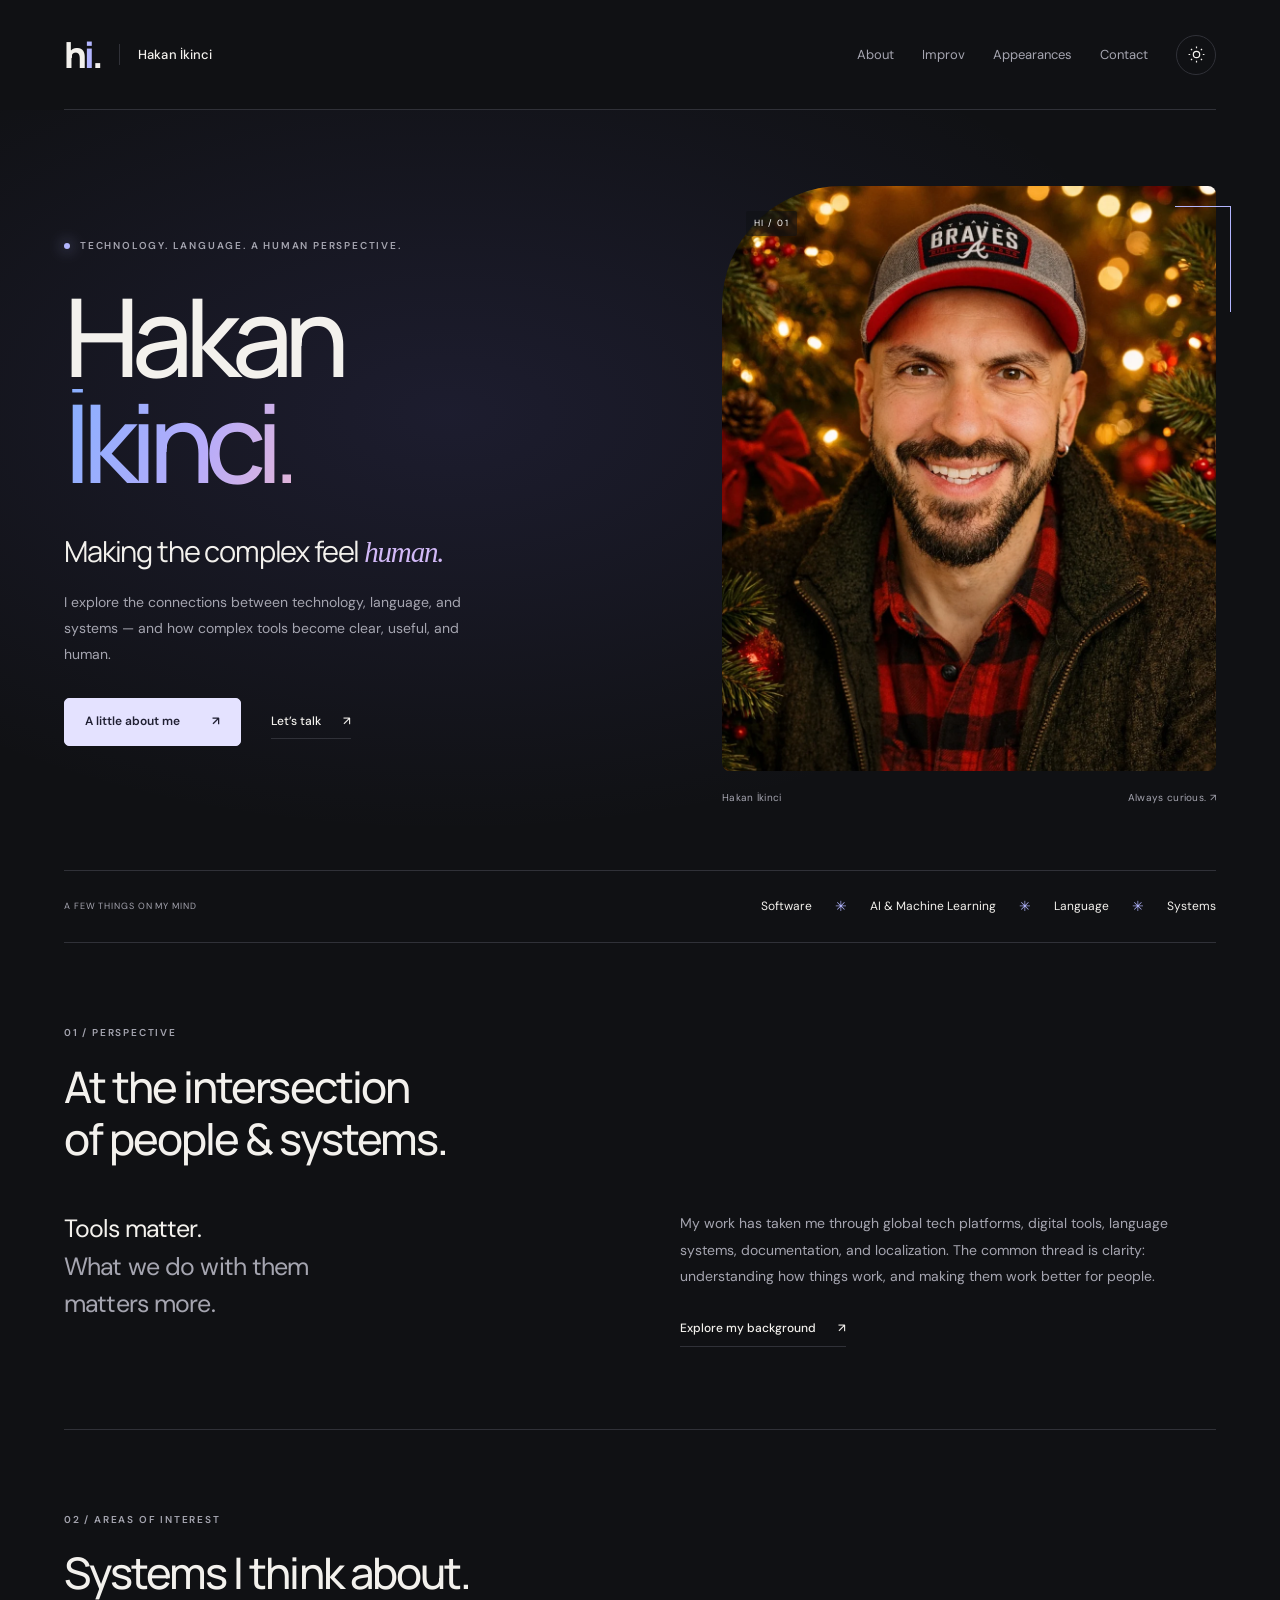
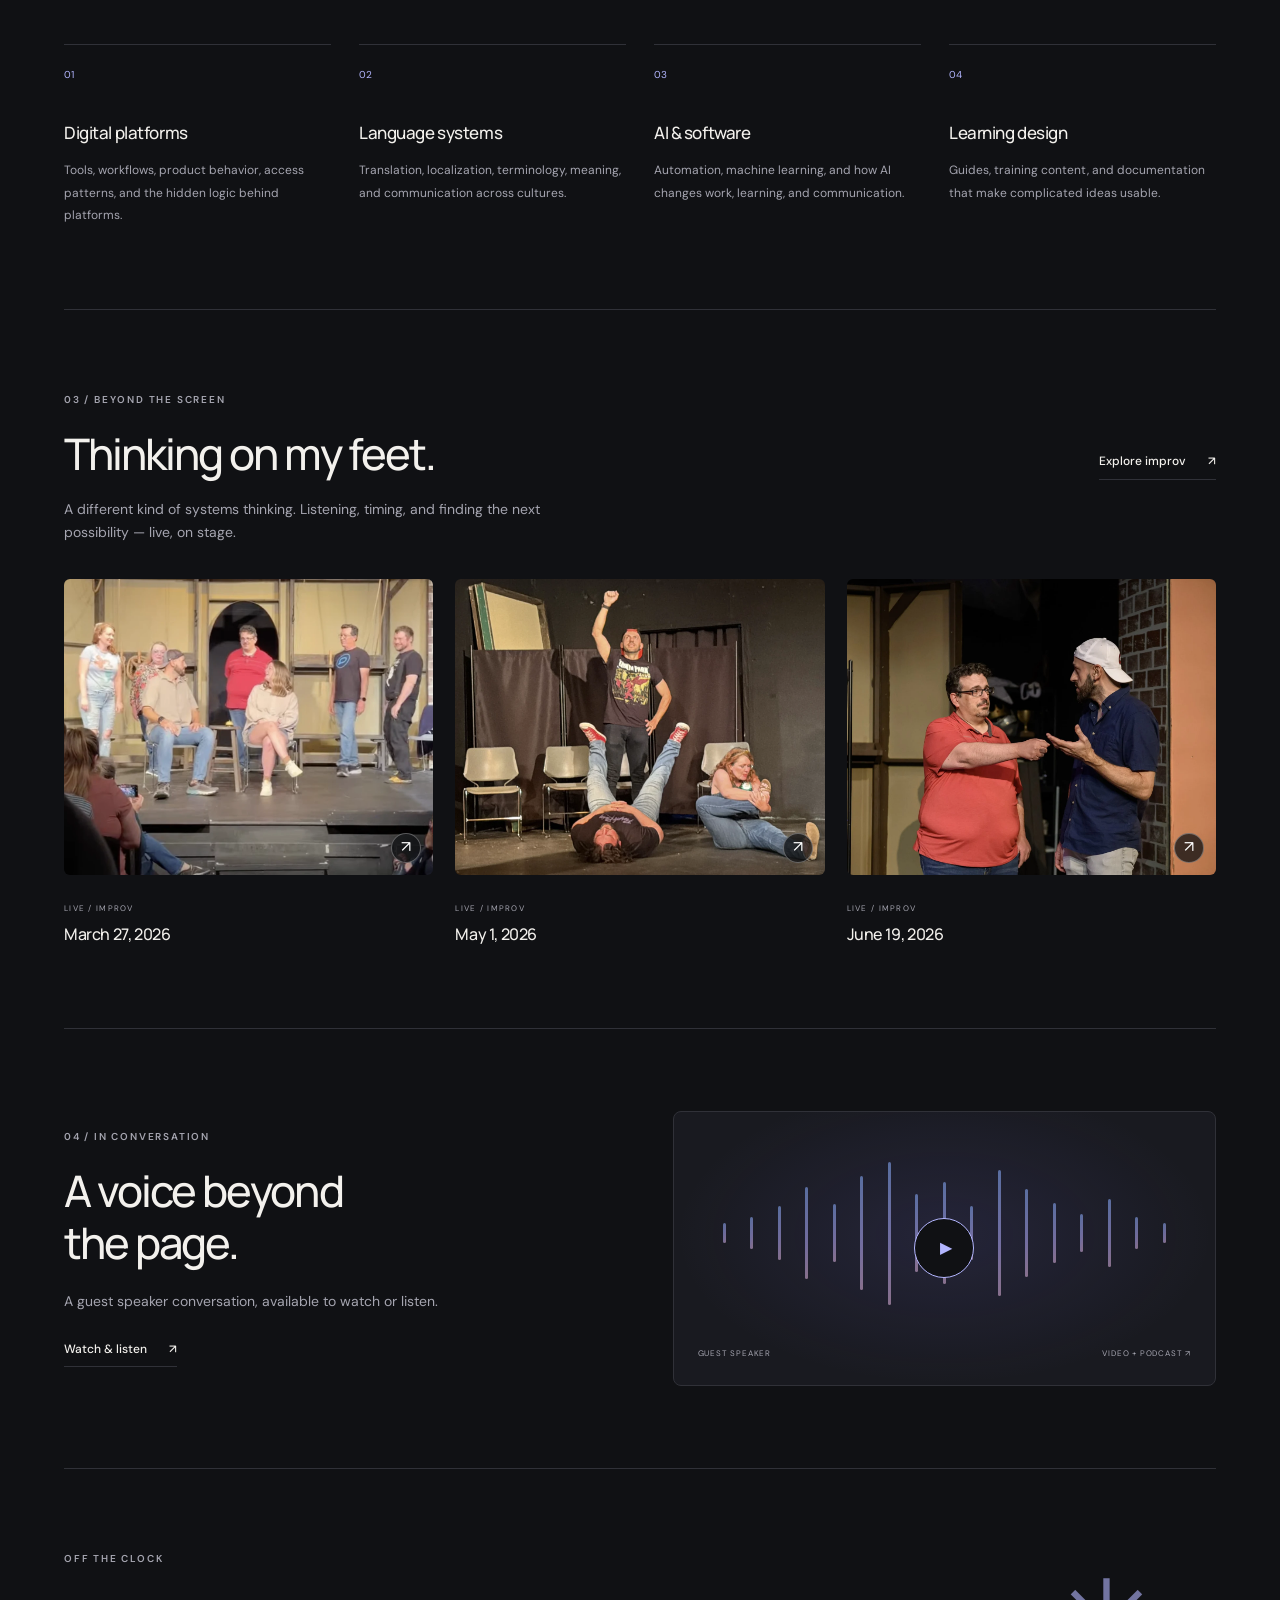
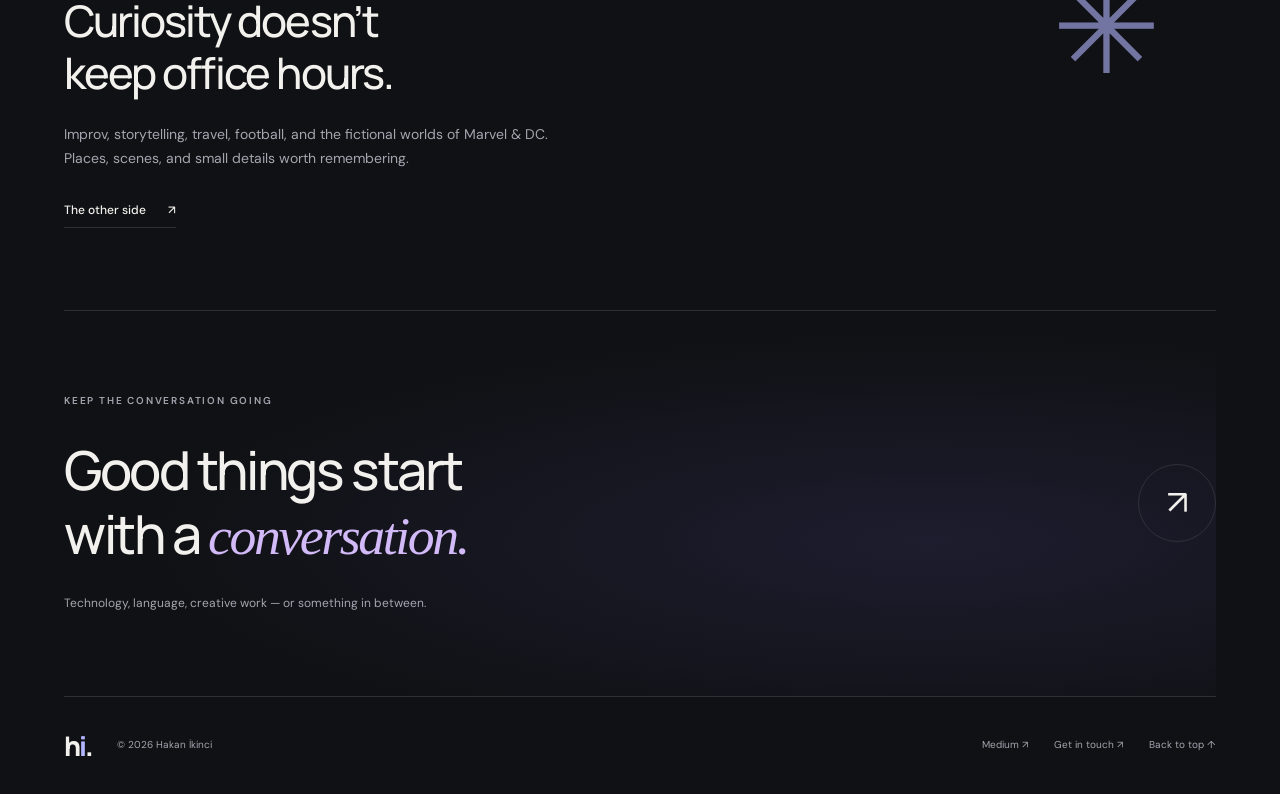
==== index.html @ 728a937f "Version redesigned stylesheet and script to refresh cached assets" ====
<!doctype html>
<html lang="en" data-theme="dark"><head><meta charset="utf-8"><meta name="viewport" content="width=device-width,initial-scale=1"><title>Hakan İkinci | Technology, Language & Creative Work</title><meta name="description" content="Technology, software, AI, language, and systems. Explore Hakan İkinci’s work, ideas, improv, and public appearances."><meta name="color-scheme" content="dark light"><link rel="icon" href="favicon-hi-navy.ico" sizes="any"><link rel="icon" type="image/png" href="favicon-hi-navy.png"><script>try{document.documentElement.dataset.theme=localStorage.getItem('theme')==='light'?'light':'dark'}catch(e){}</script><link rel="preconnect" href="https://fonts.googleapis.com"><link rel="preconnect" href="https://fonts.gstatic.com" crossorigin><link href="https://fonts.googleapis.com/css2?family=DM+Sans:wght@400;500;600;700&family=Manrope:wght@400;500;600;700;800&display=swap" rel="stylesheet"><link rel="stylesheet" href="styles.css?v=20261023"><script type="application/ld+json">{"@context": "https://schema.org", "@type": "Person", "name": "Hakan İkinci", "url": "https://hakanikinci.com", "knowsAbout": ["Technology", "Software", "AI", "Machine Learning", "Language", "Localization", "Improv"]}</script><script src="script.js?v=20261023" defer></script></head>
<body><a class="skip" href="#main">Skip to content</a><div class="shell"><header class="header"><a class="brand" href="index.html" aria-label="Hakan İkinci — home"><span class="monogram">h<span>i</span>.</span><span class="brand-name">Hakan İkinci</span></a><div class="navigation"><button class="menu-toggle" aria-controls="primary-nav" aria-expanded="false" hidden>Menu <span>＋</span></button><nav id="primary-nav" aria-label="Main navigation"><a href="about.html">About</a><a href="improv.html">Improv</a><a href="appearances.html">Appearances</a><a href="contact.html">Contact</a></nav><button class="theme-toggle" id="themeToggle" aria-label="Switch to light mode" title="Switch to light mode"><svg viewBox="0 0 24 24" fill="none" stroke="currentColor" stroke-width="1.5" aria-hidden="true"><circle cx="12" cy="12" r="4"/><path d="M12 2v2m0 16v2M2 12h2m16 0h2M5 5l1.5 1.5m11 11L19 19M5 19l1.5-1.5m11-11L19 5"/></svg><span class="theme-label">Light mode</span></button></div></header><main id="main">
<section class="hero"><div class="hero-copy"><p class="kicker"><span class="status-dot"></span> Technology. Language. A human perspective.</p><h1>Hakan<br><span class="gradient">İkinci<span class="name-period">.</span></span></h1><p class="hero-thought">Making the complex feel <em>human.</em></p><p class="hero-description">I explore the connections between technology, language, and systems — and how complex tools become clear, useful, and human.</p><div class="actions"><a class="button primary" href="about.html">A little about me <span>↗</span></a><a class="text-link" href="contact.html">Let’s talk <span>↗</span></a></div></div><figure class="portrait"><img src="images/portrait.webp" alt="Hakan İkinci smiling, wearing an Atlanta Braves cap" width="1024" height="1536" fetchpriority="high"><figcaption><span>Hakan İkinci</span><span>Always curious. ↗</span></figcaption><span class="portrait-marker" aria-hidden="true">HI / 01</span></figure></section>
<div class="interest-strip"><span>A few things on my mind</span><p>Software <i>✳</i> AI & Machine Learning <i>✳</i> Language <i>✳</i> Systems</p></div>
<section class="profile-section"><div class="section-heading"><div><p class="kicker">01 / Perspective</p><h2>At the intersection<br>of people & systems.</h2></div></div><div class="profile-split"><p class="statement">Tools matter.<br><span>What we do with them<br>matters more.</span></p><div class="profile-detail"><p>My work has taken me through global tech platforms, digital tools, language systems, documentation, and localization. The common thread is clarity: understanding how things work, and making them work better for people.</p><a class="text-link" href="about.html">Explore my background <span>↗</span></a></div></div></section>
<section class="systems-section"><div class="section-heading"><div><p class="kicker">02 / Areas of interest</p><h2>Systems I think about.</h2></div></div><div class="systems-grid"><article><span class="index">01</span><h3>Digital platforms</h3><p>Tools, workflows, product behavior, access patterns, and the hidden logic behind platforms.</p></article><article><span class="index">02</span><h3>Language systems</h3><p>Translation, localization, terminology, meaning, and communication across cultures.</p></article><article><span class="index">03</span><h3>AI & software</h3><p>Automation, machine learning, and how AI changes work, learning, and communication.</p></article><article><span class="index">04</span><h3>Learning design</h3><p>Guides, training content, and documentation that make complicated ideas usable.</p></article></div></section>
<section class="stage-section"><div class="section-heading"><div><p class="kicker">03 / Beyond the screen</p><h2>Thinking on my feet.</h2></div><a class="text-link" href="improv.html">Explore improv <span>↗</span></a></div><p class="section-intro">A different kind of systems thinking. Listening, timing, and finding the next possibility — live, on stage.</p><div class="stage-grid"><figure class="stage-card" id="march"><a href="images/stage-march.webp" aria-label="View full photo from March 27, 2026"><div class="stage-image"><img src="images/stage-march.webp" alt="An ensemble moment during an improv performance" loading="lazy" width="1000" height="720"><span class="image-open" aria-hidden="true">↗</span></div></a><figcaption><span>LIVE / IMPROV</span><h3>March 27, 2026</h3></figcaption></figure><figure class="stage-card" id="may"><a href="images/stage-may.webp" aria-label="View full photo from May 1, 2026"><div class="stage-image"><img src="images/stage-may.webp" alt="Performers sharing a scene on the improv stage" loading="lazy" width="1000" height="720"><span class="image-open" aria-hidden="true">↗</span></div></a><figcaption><span>LIVE / IMPROV</span><h3>May 1, 2026</h3></figcaption></figure><figure class="stage-card" id="june"><a href="images/stage-june.webp" aria-label="View full photo from June 19, 2026"><div class="stage-image"><img src="images/stage-june.webp" alt="Two performers in conversation during an improv scene" loading="lazy" width="1000" height="720"><span class="image-open" aria-hidden="true">↗</span></div></a><figcaption><span>LIVE / IMPROV</span><h3>June 19, 2026</h3></figcaption></figure></div></section>
<section class="appearance-callout"><div><p class="kicker">04 / In conversation</p><h2>A voice beyond<br>the page.</h2><p>A guest speaker conversation, available to watch or listen.</p><a class="text-link" href="appearances.html">Watch & listen <span>↗</span></a></div><a class="sound-art" href="appearances.html" aria-label="Explore the guest speaker appearance"><span class="play">▶</span><span class="sound-bars" aria-hidden="true"><i style="--h:14%"></i><i style="--h:22%"></i><i style="--h:38%"></i><i style="--h:65%"></i><i style="--h:40%"></i><i style="--h:80%"></i><i style="--h:100%"></i><i style="--h:55%"></i><i style="--h:72%"></i><i style="--h:38%"></i><i style="--h:88%"></i><i style="--h:62%"></i><i style="--h:42%"></i><i style="--h:26%"></i><i style="--h:48%"></i><i style="--h:22%"></i><i style="--h:14%"></i></span><span>GUEST SPEAKER <span>VIDEO + PODCAST ↗</span></span></a></section>
<section class="personal-notes"><p class="kicker">Off the clock</p><h2>Curiosity doesn’t<br>keep office hours.</h2><p>Improv, storytelling, travel, football, and the fictional worlds of Marvel & DC. Places, scenes, and small details worth remembering.</p><a class="text-link" href="about.html">The other side <span>↗</span></a></section><section class="contact-strip"><p class="kicker">Keep the conversation going</p><div><h2>Good things start<br>with a <em>conversation.</em></h2><a class="circle-link" href="contact.html" aria-label="Get in touch">↗</a></div><p>Technology, language, creative work — or something in between.</p></section></main><footer><a class="brand footer-brand" href="index.html">h<span>i</span>.</a><p>© 2026 Hakan İkinci</p><div><a href="https://medium.com/@hknikinci">Medium ↗</a><a href="contact.html">Get in touch ↗</a><a href="#main">Back to top ↑</a></div></footer></div></body></html>
---- styles.css ----
:root{color-scheme:dark;--bg:#101114;--surface:#191a20;--surface-soft:#15161b;--text:#f3f1ed;--muted:#a5a5b0;--line:#303138;--accent:#b3b6ff;--accent-strong:#d2b9f7;--glow:rgba(114,106,224,.13);--button:#e4e2ff;--button-text:#202033;--gradient:linear-gradient(110deg,#8bafff 5%,#b7acfa 60%,#e2b4d8 100%)}
:root[data-theme=light]{color-scheme:light;--bg:#f6f4f0;--surface:#fff;--surface-soft:#eeece7;--text:#20212a;--muted:#5c5d6b;--line:#d7d4d0;--accent:#5358b5;--accent-strong:#6744a0;--glow:rgba(114,106,224,.08);--button:#292b45;--button-text:#fff;--gradient:linear-gradient(110deg,#345fb8 5%,#6d4aa5 60%,#9c467b 100%)}
*{box-sizing:border-box}html{scroll-behavior:smooth;scroll-padding-top:28px}body{margin:0;background:var(--bg);color:var(--text);font-family:'DM Sans',Arial,sans-serif;font-size:16px;line-height:1.65;-webkit-font-smoothing:antialiased}a{color:inherit;text-decoration:none}button{font:inherit}button,a{-webkit-tap-highlight-color:transparent}a:focus-visible,button:focus-visible{outline:2px solid var(--accent);outline-offset:6px}::selection{background:var(--accent);color:var(--bg)}img{display:block;width:100%;height:auto}.shell{max-width:1320px;margin:auto;padding:0 64px}.header{display:flex;justify-content:space-between;align-items:center;min-height:110px;border-bottom:1px solid var(--line);gap:30px}.brand{display:flex;align-items:center;gap:18px;font-weight:500;white-space:nowrap}.monogram,.footer-brand{font-family:'Manrope',sans-serif;font-size:36px;font-weight:800;letter-spacing:-3px;line-height:1}.monogram span,.footer-brand span{color:var(--accent)}.brand-name{font-size:13px;letter-spacing:.01em;border-left:1px solid var(--line);padding-left:18px}.navigation,nav{display:flex;align-items:center;gap:28px}nav a{font-size:13px;color:var(--muted);position:relative;padding:10px 0}nav a:hover,nav a[aria-current]{color:var(--text)}nav a[aria-current]:after{content:'';height:3px;width:3px;border-radius:50%;background:var(--accent);position:absolute;bottom:1px;left:50%}.theme-toggle{display:flex;align-items:center;justify-content:center;background:none;border:1px solid var(--line);color:var(--text);width:40px;height:40px;border-radius:50%;cursor:pointer;flex-shrink:0}.theme-toggle:hover{background:var(--surface)}.theme-toggle svg{width:19px;height:19px}.theme-label{position:absolute;width:1px;height:1px;overflow:hidden;clip-path:inset(50%)}.skip{position:fixed;top:-100px;left:20px;padding:10px 18px;background:var(--button);color:var(--button-text);z-index:100}.skip:focus{top:10px}.menu-toggle{display:none}.hero{padding:68px 0 64px;display:grid;grid-template-columns:1.2fr 1fr;gap:65px;align-items:center;position:relative}.hero:before{content:'';position:absolute;inset:0 -64px;background:radial-gradient(ellipse at 35% 40%,var(--glow),transparent 65%);z-index:-1;pointer-events:none}.kicker{text-transform:uppercase;font-size:10px;letter-spacing:.18em;font-weight:600;color:var(--muted);margin:0 0 28px;display:flex;align-items:center;gap:10px}.status-dot{height:6px;width:6px;border-radius:50%;background:var(--accent);box-shadow:0 0 15px var(--accent)}h1,h2,h3,p,figure{margin:0}h1,h2,h3{font-family:'Manrope',Arial,sans-serif;font-weight:500}h1{font-size:clamp(78px,8.5vw,122px);letter-spacing:-.075em;line-height:.98}h1 .gradient{display:inline-block;padding-bottom:9px}.gradient{background:var(--gradient);background-clip:text;-webkit-background-clip:text;color:transparent}.name-period{font-size:.8em}.hero-thought{font-family:'Manrope',sans-serif;font-size:29px;letter-spacing:-.04em;line-height:1.4;margin:26px 0 18px}.hero-thought br{display:none}em{font-family:Georgia,serif;font-weight:400;color:var(--accent-strong)}.hero-description{max-width:400px;color:var(--muted);font-size:14px;line-height:1.85}.actions{display:flex;align-items:center;gap:30px;margin-top:30px}.button{display:inline-flex;gap:32px;align-items:center;justify-content:space-between;border-radius:5px;padding:13px 20px;font-size:12px;font-weight:600;border:1px solid var(--line);transition:transform .2s,background .2s}.button:hover{transform:translateY(-3px)}.button.primary{background:var(--button);color:var(--button-text);border-color:var(--button)}.text-link{font-size:12px;display:inline-flex;align-items:center;gap:22px;font-weight:500;padding:7px 0;border-bottom:1px solid var(--line)}.text-link:hover{color:var(--accent);border-color:var(--accent)}.portrait{position:relative;align-self:stretch;min-height:570px;margin:8px 0 0;padding:0 0 35px}.portrait img{height:100%;max-height:585px;object-fit:cover;object-position:center 43%;border-radius:120px 8px 8px 8px}.portrait:after{content:'';position:absolute;top:20px;right:-15px;width:55px;height:105px;border-right:1px solid var(--accent);border-top:1px solid var(--accent);pointer-events:none}.portrait figcaption{position:absolute;bottom:0;left:0;right:0;display:flex;justify-content:space-between;font-size:10px;color:var(--muted);letter-spacing:.03em}.portrait-marker{position:absolute;top:25px;left:24px;font-size:9px;letter-spacing:.16em;color:white;background:#1011148c;padding:5px 8px;border-radius:2px}.interest-strip{border-block:1px solid var(--line);padding:24px 0;display:flex;align-items:center;justify-content:space-between;gap:25px}.interest-strip>span{font-size:9px;color:var(--muted);text-transform:uppercase;letter-spacing:.1em}.interest-strip p{display:flex;align-items:center;gap:23px;font-size:12px}.interest-strip i{font-style:normal;color:var(--accent);font-size:14px}section:not(.hero):not(.page-hero){padding:82px 0;border-bottom:1px solid var(--line)}h2{font-size:clamp(30px,3.4vw,44px);letter-spacing:-.045em;line-height:1.2}h3{font-size:20px;letter-spacing:-.025em;line-height:1.35}.section-heading{display:flex;align-items:end;justify-content:space-between;gap:25px;margin-bottom:35px}.section-heading .kicker{margin-bottom:19px}.profile-split{display:grid;grid-template-columns:1fr 1fr;gap:80px;margin-top:45px}.statement{font-size:25px;line-height:1.5;letter-spacing:-.035em}.statement span{color:var(--muted)}.profile-detail p{font-size:14px;color:var(--muted);line-height:1.9}.profile-detail .text-link{margin-top:22px}.systems-grid{display:grid;grid-template-columns:repeat(4,1fr);gap:28px;margin-top:45px}.systems-grid article{border-top:1px solid var(--line);padding-top:22px}.index{color:var(--accent);font-size:10px;display:block;margin-bottom:38px}.systems-grid h3{font-size:17px;margin-bottom:14px}.systems-grid p{font-size:12px;color:var(--muted);line-height:1.9}.stage-section .section-heading{margin-bottom:18px}.section-intro{font-size:14px;color:var(--muted);max-width:540px;margin-bottom:35px}.stage-grid{display:grid;grid-template-columns:repeat(3,minmax(0,1fr));gap:22px}.stage-image{aspect-ratio:1.25;overflow:hidden;border-radius:6px;position:relative;background:var(--surface)}.stage-image img{width:100%;height:100%;object-fit:cover;transition:transform .5s}.stage-card a:hover img{transform:scale(1.04)}.image-open{position:absolute;bottom:12px;right:12px;background:#101114bd;border:1px solid #ffffff50;color:white;width:30px;height:30px;display:grid;place-items:center;border-radius:50%}.stage-card figcaption{padding-top:18px}.stage-card figcaption>span{font-size:8px;letter-spacing:.16em;color:var(--muted)}.stage-card h3{font-size:16px;margin-top:5px}.appearance-callout{display:grid;grid-template-columns:1fr 1fr;gap:65px;align-items:center}.appearance-callout p:not(.kicker){color:var(--muted);font-size:14px;margin:20px 0}.appearance-callout .kicker{margin-bottom:20px}.sound-art{min-height:275px;background:radial-gradient(ellipse at 50% 45%,var(--glow),transparent 70%),var(--surface);border:1px solid var(--line);border-radius:8px;position:relative;display:flex;align-items:center;justify-content:center;overflow:hidden}.sound-bars{position:absolute;inset:50px 40px 80px;display:flex;align-items:center;justify-content:space-around;gap:6px;opacity:.55}.sound-bars i{width:3px;height:var(--h);border-radius:3px;background:var(--gradient)}.play{position:relative;z-index:1;border:1px solid var(--accent);background:var(--bg);width:60px;height:60px;display:grid;place-items:center;border-radius:50%;color:var(--accent);padding-left:3px}.sound-art>span:last-child{position:absolute;bottom:24px;left:24px;right:24px;display:flex;justify-content:space-between;font-size:8px;letter-spacing:.1em;color:var(--muted)}.personal-notes{position:relative}.personal-notes>p:not(.kicker){max-width:530px;color:var(--muted);font-size:14px;margin:24px 0}.personal-notes:after{content:'✳';position:absolute;right:55px;top:95px;color:var(--accent);font-size:130px;line-height:1;opacity:.6}.contact-strip{background:radial-gradient(ellipse at 75% 60%,var(--glow),transparent 65%)}.contact-strip>div{display:flex;justify-content:space-between;align-items:center;gap:20px}.contact-strip h2{font-size:clamp(32px,4.2vw,55px)}.contact-strip>p:last-child{font-size:12px;color:var(--muted);margin-top:25px}.circle-link{border:1px solid var(--line);border-radius:50%;width:78px;height:78px;display:grid;place-items:center;font-size:34px;transition:background .2s;flex-shrink:0}.circle-link:hover{background:var(--surface)}footer{display:flex;align-items:center;gap:25px;padding:35px 0;color:var(--muted);font-size:10px}footer>div{margin-left:auto;display:flex;gap:26px}.footer-brand{font-size:27px;color:var(--text)}footer a:hover{color:var(--accent)}.page-hero{padding:90px 0 70px;border-bottom:1px solid var(--line)}.page-hero h1{font-size:clamp(48px,6.5vw,86px);letter-spacing:-.065em;line-height:1.15}.lead{max-width:620px;color:var(--muted);font-size:18px;line-height:1.8;margin-top:28px}.about-layout{display:grid;grid-template-columns:.85fr 1.15fr;gap:85px;align-items:start}.about-portrait img{border-radius:80px 6px 6px 6px}.about-portrait figcaption{font-size:10px;color:var(--muted);margin-top:15px}.bio-row{padding:27px 0;border-bottom:1px solid var(--line)}.bio-row:last-child{border:0;padding-bottom:0}.bio-row h3{font-size:18px;margin-bottom:12px}.bio-row p{font-size:13px;color:var(--muted);line-height:1.9}.about-layout .kicker{margin-bottom:20px}.archive .stage-image{aspect-ratio:1}.small-note{font-size:12px;color:var(--muted);margin-top:25px}.improv-note{display:grid;grid-template-columns:1fr 1fr;gap:30px 70px}.improv-note .kicker{grid-column:1/-1;margin:0}.improv-note>p:last-child{color:var(--muted);font-size:16px}.video-wrap{aspect-ratio:16/9;background:var(--surface);border:1px solid var(--line);border-radius:8px;overflow:hidden}.appearance-frame{height:100%;width:100%;border:0}.media-section>.text-link,.podcast-section>.text-link{margin-top:22px}.podcast-frame{width:100%;height:190px;border:0;border-radius:8px;background:var(--surface)}.contact-hero{min-height:620px}.email-link{display:flex;justify-content:space-between;align-items:center;gap:20px;border-bottom:1px solid var(--line);padding:24px 0;font-family:'Manrope',sans-serif;font-size:clamp(19px,3.4vw,42px);letter-spacing:-.04em;margin-top:34px;max-width:790px}.email-link:hover{color:var(--accent)}.elsewhere>a{display:flex;align-items:center;gap:35px;padding:25px 0}.elsewhere>a>span:first-child{font-size:13px;color:var(--muted)}.elsewhere strong{font-size:22px;font-weight:400}.elsewhere>a>span:last-child{margin-left:auto;font-size:25px}
@media(min-width:1500px){.shell{max-width:1400px}.hero{gap:100px}.portrait{min-height:620px}.portrait img{max-height:620px}}
@media(max-width:1100px){.shell{padding:0 40px}.hero{gap:35px}.hero .kicker{font-size:8px}.portrait{min-height:510px}.hero h1{font-size:100px}.hero-thought{font-size:24px}.navigation,nav{gap:20px}.interest-strip p{gap:14px}.systems-grid{gap:20px}.profile-split{gap:45px}.hero:before{inset:0 -40px}.about-layout{gap:45px}}
@media(max-width:800px){.shell{padding:0 28px}.brand-name{display:none}.header{min-height:88px}.hero{padding-top:48px;gap:30px;grid-template-columns:1.05fr 1fr}.hero h1{font-size:80px}.hero-description{font-size:13px}.hero-thought{font-size:22px}.portrait{min-height:460px}.portrait img{border-top-left-radius:75px}.actions{gap:20px;flex-wrap:wrap}.hero .kicker{line-height:1.8}.hero:before{inset:0 -28px}.interest-strip{align-items:start;flex-direction:column;gap:14px}.interest-strip p{flex-wrap:wrap;font-size:11px;gap:18px}section:not(.hero):not(.page-hero){padding:60px 0}.systems-grid{grid-template-columns:1fr 1fr;gap:35px}.index{margin-bottom:24px}.stage-grid{gap:14px}.stage-card h3{font-size:14px}.appearance-callout{gap:35px}.personal-notes:after{right:15px;font-size:85px;top:115px}.personal-notes>p:not(.kicker){max-width:75%}.page-hero{padding:65px 0 50px}.lead{font-size:16px}.about-layout{gap:35px}.improv-note{gap:25px 35px}footer>div{gap:17px}.sound-art{min-height:240px}}
@media(max-width:600px){.shell{padding:0 22px}.header{min-height:80px;gap:15px}.brand-name{display:block;font-size:11px;padding-left:12px}.brand{gap:12px}.monogram{font-size:31px}.navigation{gap:13px}.theme-toggle{width:35px;height:35px}.menu-toggle:not([hidden]){display:flex;align-items:center;gap:12px;background:transparent;color:var(--text);border:0;cursor:pointer;font-size:12px;padding:10px 0}.menu-toggle span{font-size:17px}nav{gap:12px;flex-wrap:wrap;justify-content:flex-end}nav a{font-size:11px}.js nav{display:none;position:absolute;top:79px;left:22px;right:22px;z-index:10;padding:12px 22px 18px;border:1px solid var(--line);background:var(--surface);box-shadow:0 18px 30px #0002;border-radius:0 0 8px 8px}.js nav.open{display:flex;flex-direction:column;align-items:stretch}.js nav a{font-size:15px;padding:12px 0}.js nav a[aria-current]:after{left:auto;right:0;bottom:23px}.hero{grid-template-columns:1fr;padding:35px 0 32px;gap:30px}.hero .kicker{font-size:8px;letter-spacing:.13em;margin-bottom:21px}.hero h1{font-size:clamp(76px,23vw,125px);line-height:.95}.hero h1 br{display:none}.hero h1 .gradient{display:block}.hero-thought{font-size:23px;line-height:1.35;margin-top:17px;margin-bottom:13px}.hero-description{font-size:13px;max-width:360px;line-height:1.8}.actions{margin-top:23px;gap:26px}.button{padding:12px 17px}.portrait{min-height:0;aspect-ratio:1.12;margin:0 12px 0 0;padding-bottom:29px}.portrait img{height:100%;object-position:50% 38%;border-top-left-radius:65px}.portrait:after{top:14px;right:-12px;width:40px;height:75px}.portrait figcaption{font-size:9px}.hero:before{inset:0 -22px}.interest-strip{padding:22px 0;gap:12px}.interest-strip p{gap:9px;font-size:10px}.interest-strip>span{font-size:8px}.interest-strip i{font-size:11px}section:not(.hero):not(.page-hero){padding:45px 0}.kicker{font-size:9px;letter-spacing:.15em;margin-bottom:20px}h2{font-size:32px}.section-heading{align-items:start;flex-direction:column;gap:19px;margin-bottom:26px}.section-heading .kicker{margin-bottom:17px}.profile-split{grid-template-columns:1fr;gap:25px;margin-top:27px}.statement{font-size:22px}.profile-detail p{font-size:13px}.profile-detail .text-link{margin-top:18px}.systems-grid{gap:30px 23px;margin-top:28px}.systems-grid h3{font-size:16px}.systems-grid p{font-size:12px;line-height:1.8}.index{margin-bottom:23px}.section-intro{font-size:13px;margin-bottom:25px}.stage-grid{grid-template-columns:1fr;gap:30px}.stage-image{aspect-ratio:1.5}.stage-card figcaption{padding-top:10px;display:flex;align-items:baseline;justify-content:space-between;gap:10px}.stage-card h3{font-size:16px}.appearance-callout{grid-template-columns:1fr;gap:28px}.sound-art{min-height:235px}.appearance-callout p:not(.kicker){font-size:13px}.personal-notes:after{display:none}.personal-notes>p:not(.kicker){max-width:100%;font-size:13px}.contact-strip h2{font-size:31px}.circle-link{width:52px;height:52px;font-size:26px}.contact-strip>p:last-child{font-size:11px}.contact-strip>div{gap:10px}footer{flex-wrap:wrap;padding:28px 0;gap:15px;font-size:10px}footer>div{width:100%;margin-left:0;justify-content:space-between;padding-top:10px}.footer-brand{font-size:25px}.page-hero{padding:46px 0 38px}.page-hero h1{font-size:clamp(40px,10.5vw,63px);line-height:1.18}.lead{font-size:14px;margin-top:22px}.about-layout{grid-template-columns:1fr;gap:40px}.about-portrait{max-width:350px}.about-portrait img{max-height:420px;object-fit:cover;object-position:center 40%}.bio-row p{font-size:13px}.archive .stage-image{aspect-ratio:1.4}.improv-note{grid-template-columns:1fr;gap:24px}.improv-note>p:last-child{font-size:14px}.podcast-frame{height:190px}.contact-hero{min-height:0;padding-bottom:55px}.email-link{font-size:clamp(19px,5.5vw,30px);margin-top:30px}.small-note{font-size:11px}.elsewhere>a{gap:12px;flex-wrap:wrap}.elsewhere>a>span:first-child{width:100%;font-size:11px}.elsewhere strong{font-size:20px}}
@media(prefers-reduced-motion:reduce){html{scroll-behavior:auto}*,*:before,*:after{transition:none!important;animation:none!important}}
.footer-brand{display:block;letter-spacing:-2px}
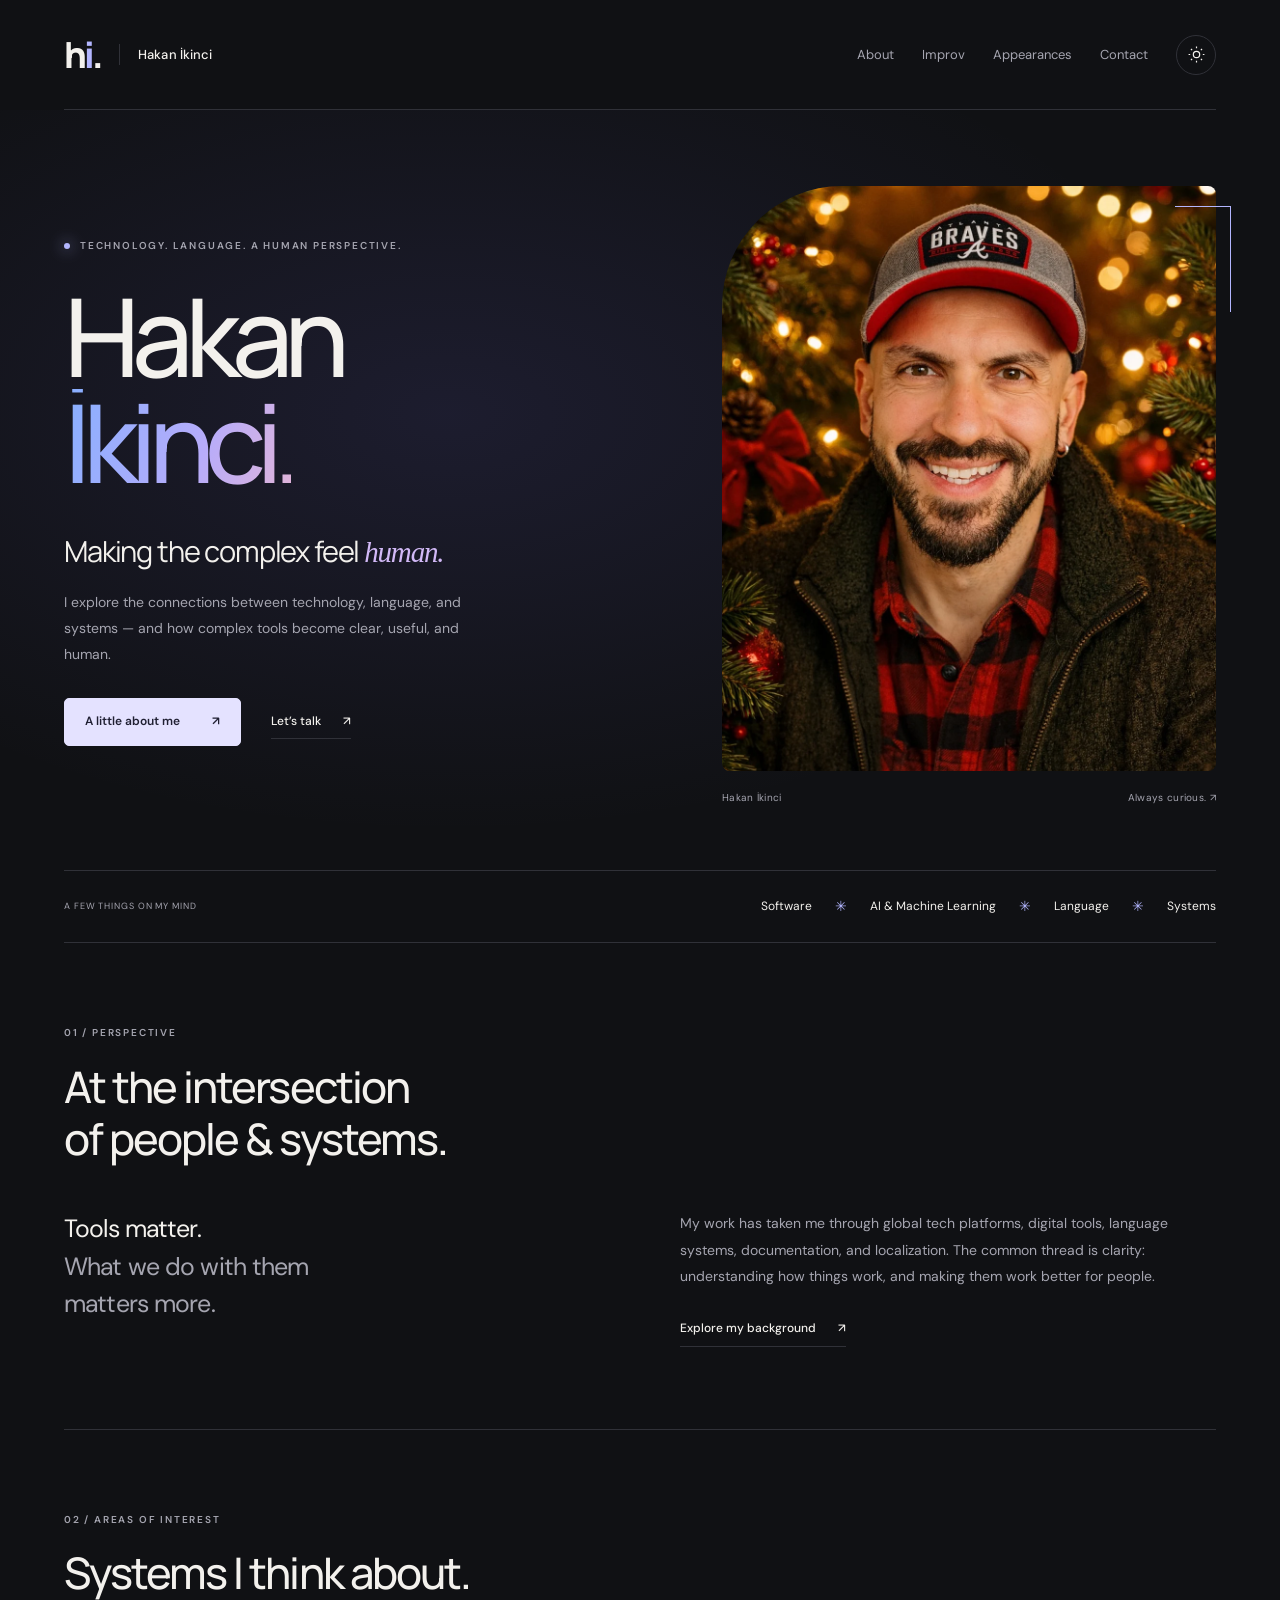
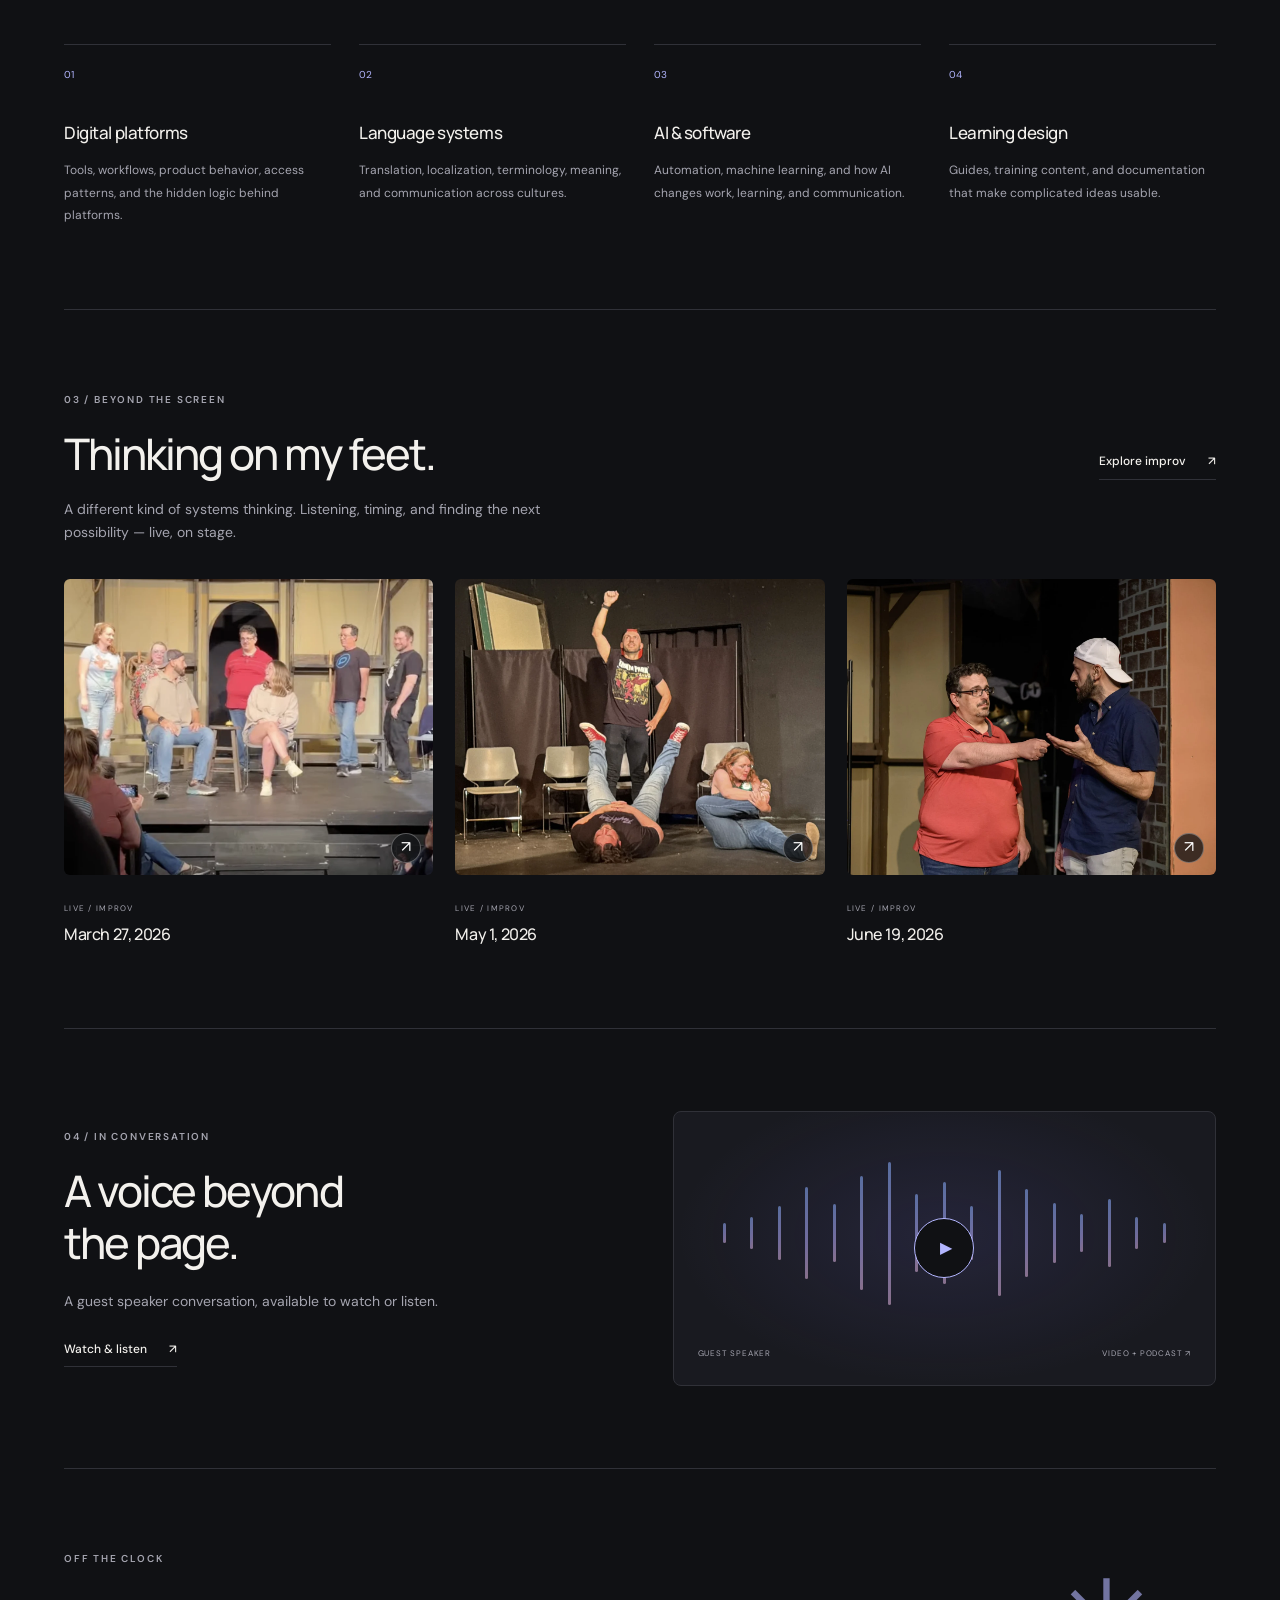
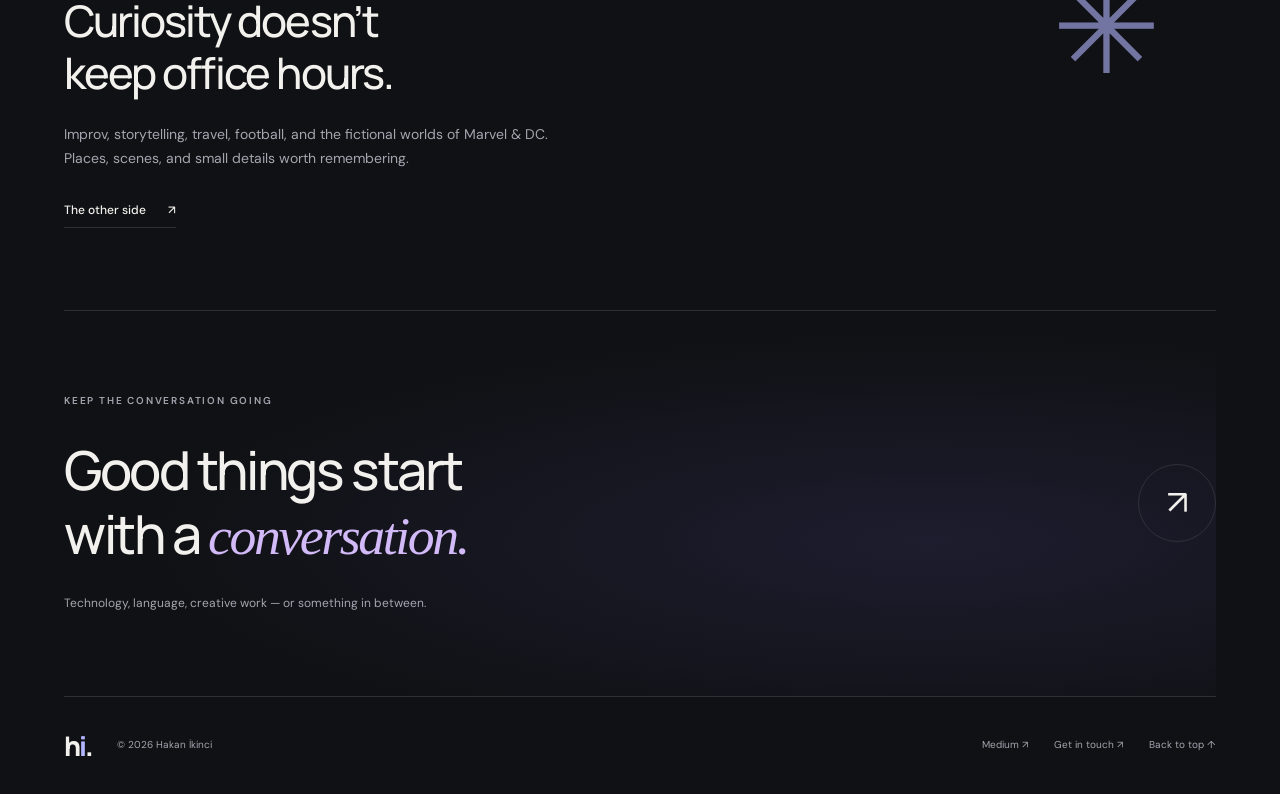
==== commit 77ec8868: "Keep navigation sticky and remove portrait corner label" ====
--- a/index.html
+++ b/index.html
@@ -1,7 +1,7 @@
 <!doctype html>
-<html lang="en" data-theme="dark"><head><meta charset="utf-8"><meta name="viewport" content="width=device-width,initial-scale=1"><title>Hakan İkinci | Technology, Language & Creative Work</title><meta name="description" content="Technology, software, AI, language, and systems. Explore Hakan İkinci’s work, ideas, improv, and public appearances."><meta name="color-scheme" content="dark light"><link rel="icon" href="favicon-hi-navy.ico" sizes="any"><link rel="icon" type="image/png" href="favicon-hi-navy.png"><script>try{document.documentElement.dataset.theme=localStorage.getItem('theme')==='light'?'light':'dark'}catch(e){}</script><link rel="preconnect" href="https://fonts.googleapis.com"><link rel="preconnect" href="https://fonts.gstatic.com" crossorigin><link href="https://fonts.googleapis.com/css2?family=DM+Sans:wght@400;500;600;700&family=Manrope:wght@400;500;600;700;800&display=swap" rel="stylesheet"><link rel="stylesheet" href="styles.css?v=20261023"><script type="application/ld+json">{"@context": "https://schema.org", "@type": "Person", "name": "Hakan İkinci", "url": "https://hakanikinci.com", "knowsAbout": ["Technology", "Software", "AI", "Machine Learning", "Language", "Localization", "Improv"]}</script><script src="script.js?v=20261023" defer></script></head>
+<html lang="en" data-theme="dark"><head><meta charset="utf-8"><meta name="viewport" content="width=device-width,initial-scale=1"><title>Hakan İkinci | Technology, Language & Creative Work</title><meta name="description" content="Technology, software, AI, language, and systems. Explore Hakan İkinci’s work, ideas, improv, and public appearances."><meta name="color-scheme" content="dark light"><link rel="icon" href="favicon-hi-navy.ico" sizes="any"><link rel="icon" type="image/png" href="favicon-hi-navy.png"><script>try{document.documentElement.dataset.theme=localStorage.getItem('theme')==='light'?'light':'dark'}catch(e){}</script><link rel="preconnect" href="https://fonts.googleapis.com"><link rel="preconnect" href="https://fonts.gstatic.com" crossorigin><link href="https://fonts.googleapis.com/css2?family=DM+Sans:wght@400;500;600;700&family=Manrope:wght@400;500;600;700;800&display=swap" rel="stylesheet"><link rel="stylesheet" href="styles.css?v=20261023-2"><script type="application/ld+json">{"@context": "https://schema.org", "@type": "Person", "name": "Hakan İkinci", "url": "https://hakanikinci.com", "knowsAbout": ["Technology", "Software", "AI", "Machine Learning", "Language", "Localization", "Improv"]}</script><script src="script.js?v=20261023" defer></script></head>
 <body><a class="skip" href="#main">Skip to content</a><div class="shell"><header class="header"><a class="brand" href="index.html" aria-label="Hakan İkinci — home"><span class="monogram">h<span>i</span>.</span><span class="brand-name">Hakan İkinci</span></a><div class="navigation"><button class="menu-toggle" aria-controls="primary-nav" aria-expanded="false" hidden>Menu <span>＋</span></button><nav id="primary-nav" aria-label="Main navigation"><a href="about.html">About</a><a href="improv.html">Improv</a><a href="appearances.html">Appearances</a><a href="contact.html">Contact</a></nav><button class="theme-toggle" id="themeToggle" aria-label="Switch to light mode" title="Switch to light mode"><svg viewBox="0 0 24 24" fill="none" stroke="currentColor" stroke-width="1.5" aria-hidden="true"><circle cx="12" cy="12" r="4"/><path d="M12 2v2m0 16v2M2 12h2m16 0h2M5 5l1.5 1.5m11 11L19 19M5 19l1.5-1.5m11-11L19 5"/></svg><span class="theme-label">Light mode</span></button></div></header><main id="main">
-<section class="hero"><div class="hero-copy"><p class="kicker"><span class="status-dot"></span> Technology. Language. A human perspective.</p><h1>Hakan<br><span class="gradient">İkinci<span class="name-period">.</span></span></h1><p class="hero-thought">Making the complex feel <em>human.</em></p><p class="hero-description">I explore the connections between technology, language, and systems — and how complex tools become clear, useful, and human.</p><div class="actions"><a class="button primary" href="about.html">A little about me <span>↗</span></a><a class="text-link" href="contact.html">Let’s talk <span>↗</span></a></div></div><figure class="portrait"><img src="images/portrait.webp" alt="Hakan İkinci smiling, wearing an Atlanta Braves cap" width="1024" height="1536" fetchpriority="high"><figcaption><span>Hakan İkinci</span><span>Always curious. ↗</span></figcaption><span class="portrait-marker" aria-hidden="true">HI / 01</span></figure></section>
+<section class="hero"><div class="hero-copy"><p class="kicker"><span class="status-dot"></span> Technology. Language. A human perspective.</p><h1>Hakan<br><span class="gradient">İkinci<span class="name-period">.</span></span></h1><p class="hero-thought">Making the complex feel <em>human.</em></p><p class="hero-description">I explore the connections between technology, language, and systems — and how complex tools become clear, useful, and human.</p><div class="actions"><a class="button primary" href="about.html">A little about me <span>↗</span></a><a class="text-link" href="contact.html">Let’s talk <span>↗</span></a></div></div><figure class="portrait"><img src="images/portrait.webp" alt="Hakan İkinci smiling, wearing an Atlanta Braves cap" width="1024" height="1536" fetchpriority="high"><figcaption><span>Hakan İkinci</span><span>Always curious. ↗</span></figcaption></figure></section>
 <div class="interest-strip"><span>A few things on my mind</span><p>Software <i>✳</i> AI & Machine Learning <i>✳</i> Language <i>✳</i> Systems</p></div>
 <section class="profile-section"><div class="section-heading"><div><p class="kicker">01 / Perspective</p><h2>At the intersection<br>of people & systems.</h2></div></div><div class="profile-split"><p class="statement">Tools matter.<br><span>What we do with them<br>matters more.</span></p><div class="profile-detail"><p>My work has taken me through global tech platforms, digital tools, language systems, documentation, and localization. The common thread is clarity: understanding how things work, and making them work better for people.</p><a class="text-link" href="about.html">Explore my background <span>↗</span></a></div></div></section>
 <section class="systems-section"><div class="section-heading"><div><p class="kicker">02 / Areas of interest</p><h2>Systems I think about.</h2></div></div><div class="systems-grid"><article><span class="index">01</span><h3>Digital platforms</h3><p>Tools, workflows, product behavior, access patterns, and the hidden logic behind platforms.</p></article><article><span class="index">02</span><h3>Language systems</h3><p>Translation, localization, terminology, meaning, and communication across cultures.</p></article><article><span class="index">03</span><h3>AI & software</h3><p>Automation, machine learning, and how AI changes work, learning, and communication.</p></article><article><span class="index">04</span><h3>Learning design</h3><p>Guides, training content, and documentation that make complicated ideas usable.</p></article></div></section>
--- a/styles.css
+++ b/styles.css
@@ -1,9 +1,16 @@
 :root{color-scheme:dark;--bg:#101114;--surface:#191a20;--surface-soft:#15161b;--text:#f3f1ed;--muted:#a5a5b0;--line:#303138;--accent:#b3b6ff;--accent-strong:#d2b9f7;--glow:rgba(114,106,224,.13);--button:#e4e2ff;--button-text:#202033;--gradient:linear-gradient(110deg,#8bafff 5%,#b7acfa 60%,#e2b4d8 100%)}
 :root[data-theme=light]{color-scheme:light;--bg:#f6f4f0;--surface:#fff;--surface-soft:#eeece7;--text:#20212a;--muted:#5c5d6b;--line:#d7d4d0;--accent:#5358b5;--accent-strong:#6744a0;--glow:rgba(114,106,224,.08);--button:#292b45;--button-text:#fff;--gradient:linear-gradient(110deg,#345fb8 5%,#6d4aa5 60%,#9c467b 100%)}
-*{box-sizing:border-box}html{scroll-behavior:smooth;scroll-padding-top:28px}body{margin:0;background:var(--bg);color:var(--text);font-family:'DM Sans',Arial,sans-serif;font-size:16px;line-height:1.65;-webkit-font-smoothing:antialiased}a{color:inherit;text-decoration:none}button{font:inherit}button,a{-webkit-tap-highlight-color:transparent}a:focus-visible,button:focus-visible{outline:2px solid var(--accent);outline-offset:6px}::selection{background:var(--accent);color:var(--bg)}img{display:block;width:100%;height:auto}.shell{max-width:1320px;margin:auto;padding:0 64px}.header{display:flex;justify-content:space-between;align-items:center;min-height:110px;border-bottom:1px solid var(--line);gap:30px}.brand{display:flex;align-items:center;gap:18px;font-weight:500;white-space:nowrap}.monogram,.footer-brand{font-family:'Manrope',sans-serif;font-size:36px;font-weight:800;letter-spacing:-3px;line-height:1}.monogram span,.footer-brand span{color:var(--accent)}.brand-name{font-size:13px;letter-spacing:.01em;border-left:1px solid var(--line);padding-left:18px}.navigation,nav{display:flex;align-items:center;gap:28px}nav a{font-size:13px;color:var(--muted);position:relative;padding:10px 0}nav a:hover,nav a[aria-current]{color:var(--text)}nav a[aria-current]:after{content:'';height:3px;width:3px;border-radius:50%;background:var(--accent);position:absolute;bottom:1px;left:50%}.theme-toggle{display:flex;align-items:center;justify-content:center;background:none;border:1px solid var(--line);color:var(--text);width:40px;height:40px;border-radius:50%;cursor:pointer;flex-shrink:0}.theme-toggle:hover{background:var(--surface)}.theme-toggle svg{width:19px;height:19px}.theme-label{position:absolute;width:1px;height:1px;overflow:hidden;clip-path:inset(50%)}.skip{position:fixed;top:-100px;left:20px;padding:10px 18px;background:var(--button);color:var(--button-text);z-index:100}.skip:focus{top:10px}.menu-toggle{display:none}.hero{padding:68px 0 64px;display:grid;grid-template-columns:1.2fr 1fr;gap:65px;align-items:center;position:relative}.hero:before{content:'';position:absolute;inset:0 -64px;background:radial-gradient(ellipse at 35% 40%,var(--glow),transparent 65%);z-index:-1;pointer-events:none}.kicker{text-transform:uppercase;font-size:10px;letter-spacing:.18em;font-weight:600;color:var(--muted);margin:0 0 28px;display:flex;align-items:center;gap:10px}.status-dot{height:6px;width:6px;border-radius:50%;background:var(--accent);box-shadow:0 0 15px var(--accent)}h1,h2,h3,p,figure{margin:0}h1,h2,h3{font-family:'Manrope',Arial,sans-serif;font-weight:500}h1{font-size:clamp(78px,8.5vw,122px);letter-spacing:-.075em;line-height:.98}h1 .gradient{display:inline-block;padding-bottom:9px}.gradient{background:var(--gradient);background-clip:text;-webkit-background-clip:text;color:transparent}.name-period{font-size:.8em}.hero-thought{font-family:'Manrope',sans-serif;font-size:29px;letter-spacing:-.04em;line-height:1.4;margin:26px 0 18px}.hero-thought br{display:none}em{font-family:Georgia,serif;font-weight:400;color:var(--accent-strong)}.hero-description{max-width:400px;color:var(--muted);font-size:14px;line-height:1.85}.actions{display:flex;align-items:center;gap:30px;margin-top:30px}.button{display:inline-flex;gap:32px;align-items:center;justify-content:space-between;border-radius:5px;padding:13px 20px;font-size:12px;font-weight:600;border:1px solid var(--line);transition:transform .2s,background .2s}.button:hover{transform:translateY(-3px)}.button.primary{background:var(--button);color:var(--button-text);border-color:var(--button)}.text-link{font-size:12px;display:inline-flex;align-items:center;gap:22px;font-weight:500;padding:7px 0;border-bottom:1px solid var(--line)}.text-link:hover{color:var(--accent);border-color:var(--accent)}.portrait{position:relative;align-self:stretch;min-height:570px;margin:8px 0 0;padding:0 0 35px}.portrait img{height:100%;max-height:585px;object-fit:cover;object-position:center 43%;border-radius:120px 8px 8px 8px}.portrait:after{content:'';position:absolute;top:20px;right:-15px;width:55px;height:105px;border-right:1px solid var(--accent);border-top:1px solid var(--accent);pointer-events:none}.portrait figcaption{position:absolute;bottom:0;left:0;right:0;display:flex;justify-content:space-between;font-size:10px;color:var(--muted);letter-spacing:.03em}.portrait-marker{position:absolute;top:25px;left:24px;font-size:9px;letter-spacing:.16em;color:white;background:#1011148c;padding:5px 8px;border-radius:2px}.interest-strip{border-block:1px solid var(--line);padding:24px 0;display:flex;align-items:center;justify-content:space-between;gap:25px}.interest-strip>span{font-size:9px;color:var(--muted);text-transform:uppercase;letter-spacing:.1em}.interest-strip p{display:flex;align-items:center;gap:23px;font-size:12px}.interest-strip i{font-style:normal;color:var(--accent);font-size:14px}section:not(.hero):not(.page-hero){padding:82px 0;border-bottom:1px solid var(--line)}h2{font-size:clamp(30px,3.4vw,44px);letter-spacing:-.045em;line-height:1.2}h3{font-size:20px;letter-spacing:-.025em;line-height:1.35}.section-heading{display:flex;align-items:end;justify-content:space-between;gap:25px;margin-bottom:35px}.section-heading .kicker{margin-bottom:19px}.profile-split{display:grid;grid-template-columns:1fr 1fr;gap:80px;margin-top:45px}.statement{font-size:25px;line-height:1.5;letter-spacing:-.035em}.statement span{color:var(--muted)}.profile-detail p{font-size:14px;color:var(--muted);line-height:1.9}.profile-detail .text-link{margin-top:22px}.systems-grid{display:grid;grid-template-columns:repeat(4,1fr);gap:28px;margin-top:45px}.systems-grid article{border-top:1px solid var(--line);padding-top:22px}.index{color:var(--accent);font-size:10px;display:block;margin-bottom:38px}.systems-grid h3{font-size:17px;margin-bottom:14px}.systems-grid p{font-size:12px;color:var(--muted);line-height:1.9}.stage-section .section-heading{margin-bottom:18px}.section-intro{font-size:14px;color:var(--muted);max-width:540px;margin-bottom:35px}.stage-grid{display:grid;grid-template-columns:repeat(3,minmax(0,1fr));gap:22px}.stage-image{aspect-ratio:1.25;overflow:hidden;border-radius:6px;position:relative;background:var(--surface)}.stage-image img{width:100%;height:100%;object-fit:cover;transition:transform .5s}.stage-card a:hover img{transform:scale(1.04)}.image-open{position:absolute;bottom:12px;right:12px;background:#101114bd;border:1px solid #ffffff50;color:white;width:30px;height:30px;display:grid;place-items:center;border-radius:50%}.stage-card figcaption{padding-top:18px}.stage-card figcaption>span{font-size:8px;letter-spacing:.16em;color:var(--muted)}.stage-card h3{font-size:16px;margin-top:5px}.appearance-callout{display:grid;grid-template-columns:1fr 1fr;gap:65px;align-items:center}.appearance-callout p:not(.kicker){color:var(--muted);font-size:14px;margin:20px 0}.appearance-callout .kicker{margin-bottom:20px}.sound-art{min-height:275px;background:radial-gradient(ellipse at 50% 45%,var(--glow),transparent 70%),var(--surface);border:1px solid var(--line);border-radius:8px;position:relative;display:flex;align-items:center;justify-content:center;overflow:hidden}.sound-bars{position:absolute;inset:50px 40px 80px;display:flex;align-items:center;justify-content:space-around;gap:6px;opacity:.55}.sound-bars i{width:3px;height:var(--h);border-radius:3px;background:var(--gradient)}.play{position:relative;z-index:1;border:1px solid var(--accent);background:var(--bg);width:60px;height:60px;display:grid;place-items:center;border-radius:50%;color:var(--accent);padding-left:3px}.sound-art>span:last-child{position:absolute;bottom:24px;left:24px;right:24px;display:flex;justify-content:space-between;font-size:8px;letter-spacing:.1em;color:var(--muted)}.personal-notes{position:relative}.personal-notes>p:not(.kicker){max-width:530px;color:var(--muted);font-size:14px;margin:24px 0}.personal-notes:after{content:'✳';position:absolute;right:55px;top:95px;color:var(--accent);font-size:130px;line-height:1;opacity:.6}.contact-strip{background:radial-gradient(ellipse at 75% 60%,var(--glow),transparent 65%)}.contact-strip>div{display:flex;justify-content:space-between;align-items:center;gap:20px}.contact-strip h2{font-size:clamp(32px,4.2vw,55px)}.contact-strip>p:last-child{font-size:12px;color:var(--muted);margin-top:25px}.circle-link{border:1px solid var(--line);border-radius:50%;width:78px;height:78px;display:grid;place-items:center;font-size:34px;transition:background .2s;flex-shrink:0}.circle-link:hover{background:var(--surface)}footer{display:flex;align-items:center;gap:25px;padding:35px 0;color:var(--muted);font-size:10px}footer>div{margin-left:auto;display:flex;gap:26px}.footer-brand{font-size:27px;color:var(--text)}footer a:hover{color:var(--accent)}.page-hero{padding:90px 0 70px;border-bottom:1px solid var(--line)}.page-hero h1{font-size:clamp(48px,6.5vw,86px);letter-spacing:-.065em;line-height:1.15}.lead{max-width:620px;color:var(--muted);font-size:18px;line-height:1.8;margin-top:28px}.about-layout{display:grid;grid-template-columns:.85fr 1.15fr;gap:85px;align-items:start}.about-portrait img{border-radius:80px 6px 6px 6px}.about-portrait figcaption{font-size:10px;color:var(--muted);margin-top:15px}.bio-row{padding:27px 0;border-bottom:1px solid var(--line)}.bio-row:last-child{border:0;padding-bottom:0}.bio-row h3{font-size:18px;margin-bottom:12px}.bio-row p{font-size:13px;color:var(--muted);line-height:1.9}.about-layout .kicker{margin-bottom:20px}.archive .stage-image{aspect-ratio:1}.small-note{font-size:12px;color:var(--muted);margin-top:25px}.improv-note{display:grid;grid-template-columns:1fr 1fr;gap:30px 70px}.improv-note .kicker{grid-column:1/-1;margin:0}.improv-note>p:last-child{color:var(--muted);font-size:16px}.video-wrap{aspect-ratio:16/9;background:var(--surface);border:1px solid var(--line);border-radius:8px;overflow:hidden}.appearance-frame{height:100%;width:100%;border:0}.media-section>.text-link,.podcast-section>.text-link{margin-top:22px}.podcast-frame{width:100%;height:190px;border:0;border-radius:8px;background:var(--surface)}.contact-hero{min-height:620px}.email-link{display:flex;justify-content:space-between;align-items:center;gap:20px;border-bottom:1px solid var(--line);padding:24px 0;font-family:'Manrope',sans-serif;font-size:clamp(19px,3.4vw,42px);letter-spacing:-.04em;margin-top:34px;max-width:790px}.email-link:hover{color:var(--accent)}.elsewhere>a{display:flex;align-items:center;gap:35px;padding:25px 0}.elsewhere>a>span:first-child{font-size:13px;color:var(--muted)}.elsewhere strong{font-size:22px;font-weight:400}.elsewhere>a>span:last-child{margin-left:auto;font-size:25px}
+*{box-sizing:border-box}html{scroll-behavior:smooth;scroll-padding-top:28px}body{margin:0;background:var(--bg);color:var(--text);font-family:'DM Sans',Arial,sans-serif;font-size:16px;line-height:1.65;-webkit-font-smoothing:antialiased}a{color:inherit;text-decoration:none}button{font:inherit}button,a{-webkit-tap-highlight-color:transparent}a:focus-visible,button:focus-visible{outline:2px solid var(--accent);outline-offset:6px}::selection{background:var(--accent);color:var(--bg)}img{display:block;width:100%;height:auto}.shell{max-width:1320px;margin:auto;padding:0 64px}.header{display:flex;justify-content:space-between;align-items:center;min-height:110px;border-bottom:1px solid var(--line);gap:30px}.brand{display:flex;align-items:center;gap:18px;font-weight:500;white-space:nowrap}.monogram,.footer-brand{font-family:'Manrope',sans-serif;font-size:36px;font-weight:800;letter-spacing:-3px;line-height:1}.monogram span,.footer-brand span{color:var(--accent)}.brand-name{font-size:13px;letter-spacing:.01em;border-left:1px solid var(--line);padding-left:18px}.navigation,nav{display:flex;align-items:center;gap:28px}nav a{font-size:13px;color:var(--muted);position:relative;padding:10px 0}nav a:hover,nav a[aria-current]{color:var(--text)}nav a[aria-current]:after{content:'';height:3px;width:3px;border-radius:50%;background:var(--accent);position:absolute;bottom:1px;left:50%}.theme-toggle{display:flex;align-items:center;justify-content:center;background:none;border:1px solid var(--line);color:var(--text);width:40px;height:40px;border-radius:50%;cursor:pointer;flex-shrink:0}.theme-toggle:hover{background:var(--surface)}.theme-toggle svg{width:19px;height:19px}.theme-label{position:absolute;width:1px;height:1px;overflow:hidden;clip-path:inset(50%)}.skip{position:fixed;top:-100px;left:20px;padding:10px 18px;background:var(--button);color:var(--button-text);z-index:100}.skip:focus{top:10px}.menu-toggle{display:none}.hero{padding:68px 0 64px;display:grid;grid-template-columns:1.2fr 1fr;gap:65px;align-items:center;position:relative}.hero:before{content:'';position:absolute;inset:0 -64px;background:radial-gradient(ellipse at 35% 40%,var(--glow),transparent 65%);z-index:-1;pointer-events:none}.kicker{text-transform:uppercase;font-size:10px;letter-spacing:.18em;font-weight:600;color:var(--muted);margin:0 0 28px;display:flex;align-items:center;gap:10px}.status-dot{height:6px;width:6px;border-radius:50%;background:var(--accent);box-shadow:0 0 15px var(--accent)}h1,h2,h3,p,figure{margin:0}h1,h2,h3{font-family:'Manrope',Arial,sans-serif;font-weight:500}h1{font-size:clamp(78px,8.5vw,122px);letter-spacing:-.075em;line-height:.98}h1 .gradient{display:inline-block;padding-bottom:9px}.gradient{background:var(--gradient);background-clip:text;-webkit-background-clip:text;color:transparent}.name-period{font-size:.8em}.hero-thought{font-family:'Manrope',sans-serif;font-size:29px;letter-spacing:-.04em;line-height:1.4;margin:26px 0 18px}.hero-thought br{display:none}em{font-family:Georgia,serif;font-weight:400;color:var(--accent-strong)}.hero-description{max-width:400px;color:var(--muted);font-size:14px;line-height:1.85}.actions{display:flex;align-items:center;gap:30px;margin-top:30px}.button{display:inline-flex;gap:32px;align-items:center;justify-content:space-between;border-radius:5px;padding:13px 20px;font-size:12px;font-weight:600;border:1px solid var(--line);transition:transform .2s,background .2s}.button:hover{transform:translateY(-3px)}.button.primary{background:var(--button);color:var(--button-text);border-color:var(--button)}.text-link{font-size:12px;display:inline-flex;align-items:center;gap:22px;font-weight:500;padding:7px 0;border-bottom:1px solid var(--line)}.text-link:hover{color:var(--accent);border-color:var(--accent)}.portrait{position:relative;align-self:stretch;min-height:570px;margin:8px 0 0;padding:0 0 35px}.portrait img{height:100%;max-height:585px;object-fit:cover;object-position:center 43%;border-radius:120px 8px 8px 8px}.portrait:after{content:'';position:absolute;top:20px;right:-15px;width:55px;height:105px;border-right:1px solid var(--accent);border-top:1px solid var(--accent);pointer-events:none}.portrait figcaption{position:absolute;bottom:0;left:0;right:0;display:flex;justify-content:space-between;font-size:10px;color:var(--muted);letter-spacing:.03em}.interest-strip{border-block:1px solid var(--line);padding:24px 0;display:flex;align-items:center;justify-content:space-between;gap:25px}.interest-strip>span{font-size:9px;color:var(--muted);text-transform:uppercase;letter-spacing:.1em}.interest-strip p{display:flex;align-items:center;gap:23px;font-size:12px}.interest-strip i{font-style:normal;color:var(--accent);font-size:14px}section:not(.hero):not(.page-hero){padding:82px 0;border-bottom:1px solid var(--line)}h2{font-size:clamp(30px,3.4vw,44px);letter-spacing:-.045em;line-height:1.2}h3{font-size:20px;letter-spacing:-.025em;line-height:1.35}.section-heading{display:flex;align-items:end;justify-content:space-between;gap:25px;margin-bottom:35px}.section-heading .kicker{margin-bottom:19px}.profile-split{display:grid;grid-template-columns:1fr 1fr;gap:80px;margin-top:45px}.statement{font-size:25px;line-height:1.5;letter-spacing:-.035em}.statement span{color:var(--muted)}.profile-detail p{font-size:14px;color:var(--muted);line-height:1.9}.profile-detail .text-link{margin-top:22px}.systems-grid{display:grid;grid-template-columns:repeat(4,1fr);gap:28px;margin-top:45px}.systems-grid article{border-top:1px solid var(--line);padding-top:22px}.index{color:var(--accent);font-size:10px;display:block;margin-bottom:38px}.systems-grid h3{font-size:17px;margin-bottom:14px}.systems-grid p{font-size:12px;color:var(--muted);line-height:1.9}.stage-section .section-heading{margin-bottom:18px}.section-intro{font-size:14px;color:var(--muted);max-width:540px;margin-bottom:35px}.stage-grid{display:grid;grid-template-columns:repeat(3,minmax(0,1fr));gap:22px}.stage-image{aspect-ratio:1.25;overflow:hidden;border-radius:6px;position:relative;background:var(--surface)}.stage-image img{width:100%;height:100%;object-fit:cover;transition:transform .5s}.stage-card a:hover img{transform:scale(1.04)}.image-open{position:absolute;bottom:12px;right:12px;background:#101114bd;border:1px solid #ffffff50;color:white;width:30px;height:30px;display:grid;place-items:center;border-radius:50%}.stage-card figcaption{padding-top:18px}.stage-card figcaption>span{font-size:8px;letter-spacing:.16em;color:var(--muted)}.stage-card h3{font-size:16px;margin-top:5px}.appearance-callout{display:grid;grid-template-columns:1fr 1fr;gap:65px;align-items:center}.appearance-callout p:not(.kicker){color:var(--muted);font-size:14px;margin:20px 0}.appearance-callout .kicker{margin-bottom:20px}.sound-art{min-height:275px;background:radial-gradient(ellipse at 50% 45%,var(--glow),transparent 70%),var(--surface);border:1px solid var(--line);border-radius:8px;position:relative;display:flex;align-items:center;justify-content:center;overflow:hidden}.sound-bars{position:absolute;inset:50px 40px 80px;display:flex;align-items:center;justify-content:space-around;gap:6px;opacity:.55}.sound-bars i{width:3px;height:var(--h);border-radius:3px;background:var(--gradient)}.play{position:relative;z-index:1;border:1px solid var(--accent);background:var(--bg);width:60px;height:60px;display:grid;place-items:center;border-radius:50%;color:var(--accent);padding-left:3px}.sound-art>span:last-child{position:absolute;bottom:24px;left:24px;right:24px;display:flex;justify-content:space-between;font-size:8px;letter-spacing:.1em;color:var(--muted)}.personal-notes{position:relative}.personal-notes>p:not(.kicker){max-width:530px;color:var(--muted);font-size:14px;margin:24px 0}.personal-notes:after{content:'✳';position:absolute;right:55px;top:95px;color:var(--accent);font-size:130px;line-height:1;opacity:.6}.contact-strip{background:radial-gradient(ellipse at 75% 60%,var(--glow),transparent 65%)}.contact-strip>div{display:flex;justify-content:space-between;align-items:center;gap:20px}.contact-strip h2{font-size:clamp(32px,4.2vw,55px)}.contact-strip>p:last-child{font-size:12px;color:var(--muted);margin-top:25px}.circle-link{border:1px solid var(--line);border-radius:50%;width:78px;height:78px;display:grid;place-items:center;font-size:34px;transition:background .2s;flex-shrink:0}.circle-link:hover{background:var(--surface)}footer{display:flex;align-items:center;gap:25px;padding:35px 0;color:var(--muted);font-size:10px}footer>div{margin-left:auto;display:flex;gap:26px}.footer-brand{font-size:27px;color:var(--text)}footer a:hover{color:var(--accent)}.page-hero{padding:90px 0 70px;border-bottom:1px solid var(--line)}.page-hero h1{font-size:clamp(48px,6.5vw,86px);letter-spacing:-.065em;line-height:1.15}.lead{max-width:620px;color:var(--muted);font-size:18px;line-height:1.8;margin-top:28px}.about-layout{display:grid;grid-template-columns:.85fr 1.15fr;gap:85px;align-items:start}.about-portrait img{border-radius:80px 6px 6px 6px}.about-portrait figcaption{font-size:10px;color:var(--muted);margin-top:15px}.bio-row{padding:27px 0;border-bottom:1px solid var(--line)}.bio-row:last-child{border:0;padding-bottom:0}.bio-row h3{font-size:18px;margin-bottom:12px}.bio-row p{font-size:13px;color:var(--muted);line-height:1.9}.about-layout .kicker{margin-bottom:20px}.archive .stage-image{aspect-ratio:1}.small-note{font-size:12px;color:var(--muted);margin-top:25px}.improv-note{display:grid;grid-template-columns:1fr 1fr;gap:30px 70px}.improv-note .kicker{grid-column:1/-1;margin:0}.improv-note>p:last-child{color:var(--muted);font-size:16px}.video-wrap{aspect-ratio:16/9;background:var(--surface);border:1px solid var(--line);border-radius:8px;overflow:hidden}.appearance-frame{height:100%;width:100%;border:0}.media-section>.text-link,.podcast-section>.text-link{margin-top:22px}.podcast-frame{width:100%;height:190px;border:0;border-radius:8px;background:var(--surface)}.contact-hero{min-height:620px}.email-link{display:flex;justify-content:space-between;align-items:center;gap:20px;border-bottom:1px solid var(--line);padding:24px 0;font-family:'Manrope',sans-serif;font-size:clamp(19px,3.4vw,42px);letter-spacing:-.04em;margin-top:34px;max-width:790px}.email-link:hover{color:var(--accent)}.elsewhere>a{display:flex;align-items:center;gap:35px;padding:25px 0}.elsewhere>a>span:first-child{font-size:13px;color:var(--muted)}.elsewhere strong{font-size:22px;font-weight:400}.elsewhere>a>span:last-child{margin-left:auto;font-size:25px}
 @media(min-width:1500px){.shell{max-width:1400px}.hero{gap:100px}.portrait{min-height:620px}.portrait img{max-height:620px}}
 @media(max-width:1100px){.shell{padding:0 40px}.hero{gap:35px}.hero .kicker{font-size:8px}.portrait{min-height:510px}.hero h1{font-size:100px}.hero-thought{font-size:24px}.navigation,nav{gap:20px}.interest-strip p{gap:14px}.systems-grid{gap:20px}.profile-split{gap:45px}.hero:before{inset:0 -40px}.about-layout{gap:45px}}
 @media(max-width:800px){.shell{padding:0 28px}.brand-name{display:none}.header{min-height:88px}.hero{padding-top:48px;gap:30px;grid-template-columns:1.05fr 1fr}.hero h1{font-size:80px}.hero-description{font-size:13px}.hero-thought{font-size:22px}.portrait{min-height:460px}.portrait img{border-top-left-radius:75px}.actions{gap:20px;flex-wrap:wrap}.hero .kicker{line-height:1.8}.hero:before{inset:0 -28px}.interest-strip{align-items:start;flex-direction:column;gap:14px}.interest-strip p{flex-wrap:wrap;font-size:11px;gap:18px}section:not(.hero):not(.page-hero){padding:60px 0}.systems-grid{grid-template-columns:1fr 1fr;gap:35px}.index{margin-bottom:24px}.stage-grid{gap:14px}.stage-card h3{font-size:14px}.appearance-callout{gap:35px}.personal-notes:after{right:15px;font-size:85px;top:115px}.personal-notes>p:not(.kicker){max-width:75%}.page-hero{padding:65px 0 50px}.lead{font-size:16px}.about-layout{gap:35px}.improv-note{gap:25px 35px}footer>div{gap:17px}.sound-art{min-height:240px}}
 @media(max-width:600px){.shell{padding:0 22px}.header{min-height:80px;gap:15px}.brand-name{display:block;font-size:11px;padding-left:12px}.brand{gap:12px}.monogram{font-size:31px}.navigation{gap:13px}.theme-toggle{width:35px;height:35px}.menu-toggle:not([hidden]){display:flex;align-items:center;gap:12px;background:transparent;color:var(--text);border:0;cursor:pointer;font-size:12px;padding:10px 0}.menu-toggle span{font-size:17px}nav{gap:12px;flex-wrap:wrap;justify-content:flex-end}nav a{font-size:11px}.js nav{display:none;position:absolute;top:79px;left:22px;right:22px;z-index:10;padding:12px 22px 18px;border:1px solid var(--line);background:var(--surface);box-shadow:0 18px 30px #0002;border-radius:0 0 8px 8px}.js nav.open{display:flex;flex-direction:column;align-items:stretch}.js nav a{font-size:15px;padding:12px 0}.js nav a[aria-current]:after{left:auto;right:0;bottom:23px}.hero{grid-template-columns:1fr;padding:35px 0 32px;gap:30px}.hero .kicker{font-size:8px;letter-spacing:.13em;margin-bottom:21px}.hero h1{font-size:clamp(76px,23vw,125px);line-height:.95}.hero h1 br{display:none}.hero h1 .gradient{display:block}.hero-thought{font-size:23px;line-height:1.35;margin-top:17px;margin-bottom:13px}.hero-description{font-size:13px;max-width:360px;line-height:1.8}.actions{margin-top:23px;gap:26px}.button{padding:12px 17px}.portrait{min-height:0;aspect-ratio:1.12;margin:0 12px 0 0;padding-bottom:29px}.portrait img{height:100%;object-position:50% 38%;border-top-left-radius:65px}.portrait:after{top:14px;right:-12px;width:40px;height:75px}.portrait figcaption{font-size:9px}.hero:before{inset:0 -22px}.interest-strip{padding:22px 0;gap:12px}.interest-strip p{gap:9px;font-size:10px}.interest-strip>span{font-size:8px}.interest-strip i{font-size:11px}section:not(.hero):not(.page-hero){padding:45px 0}.kicker{font-size:9px;letter-spacing:.15em;margin-bottom:20px}h2{font-size:32px}.section-heading{align-items:start;flex-direction:column;gap:19px;margin-bottom:26px}.section-heading .kicker{margin-bottom:17px}.profile-split{grid-template-columns:1fr;gap:25px;margin-top:27px}.statement{font-size:22px}.profile-detail p{font-size:13px}.profile-detail .text-link{margin-top:18px}.systems-grid{gap:30px 23px;margin-top:28px}.systems-grid h3{font-size:16px}.systems-grid p{font-size:12px;line-height:1.8}.index{margin-bottom:23px}.section-intro{font-size:13px;margin-bottom:25px}.stage-grid{grid-template-columns:1fr;gap:30px}.stage-image{aspect-ratio:1.5}.stage-card figcaption{padding-top:10px;display:flex;align-items:baseline;justify-content:space-between;gap:10px}.stage-card h3{font-size:16px}.appearance-callout{grid-template-columns:1fr;gap:28px}.sound-art{min-height:235px}.appearance-callout p:not(.kicker){font-size:13px}.personal-notes:after{display:none}.personal-notes>p:not(.kicker){max-width:100%;font-size:13px}.contact-strip h2{font-size:31px}.circle-link{width:52px;height:52px;font-size:26px}.contact-strip>p:last-child{font-size:11px}.contact-strip>div{gap:10px}footer{flex-wrap:wrap;padding:28px 0;gap:15px;font-size:10px}footer>div{width:100%;margin-left:0;justify-content:space-between;padding-top:10px}.footer-brand{font-size:25px}.page-hero{padding:46px 0 38px}.page-hero h1{font-size:clamp(40px,10.5vw,63px);line-height:1.18}.lead{font-size:14px;margin-top:22px}.about-layout{grid-template-columns:1fr;gap:40px}.about-portrait{max-width:350px}.about-portrait img{max-height:420px;object-fit:cover;object-position:center 40%}.bio-row p{font-size:13px}.archive .stage-image{aspect-ratio:1.4}.improv-note{grid-template-columns:1fr;gap:24px}.improv-note>p:last-child{font-size:14px}.podcast-frame{height:190px}.contact-hero{min-height:0;padding-bottom:55px}.email-link{font-size:clamp(19px,5.5vw,30px);margin-top:30px}.small-note{font-size:11px}.elsewhere>a{gap:12px;flex-wrap:wrap}.elsewhere>a>span:first-child{width:100%;font-size:11px}.elsewhere strong{font-size:20px}}
 @media(prefers-reduced-motion:reduce){html{scroll-behavior:auto}*,*:before,*:after{transition:none!important;animation:none!important}}
 .footer-brand{display:block;letter-spacing:-2px}
+
+/* Keep navigation visible and anchor targets clear of the header. */
+:root{--header-height:110px}
+html{scroll-padding-top:calc(var(--header-height) + 20px)}
+.header{position:sticky;top:0;z-index:50;background:var(--bg)}
+@media(max-width:800px){:root{--header-height:88px}}
+@media(max-width:600px){:root{--header-height:80px}.js nav{top:100%;left:0;right:0}}
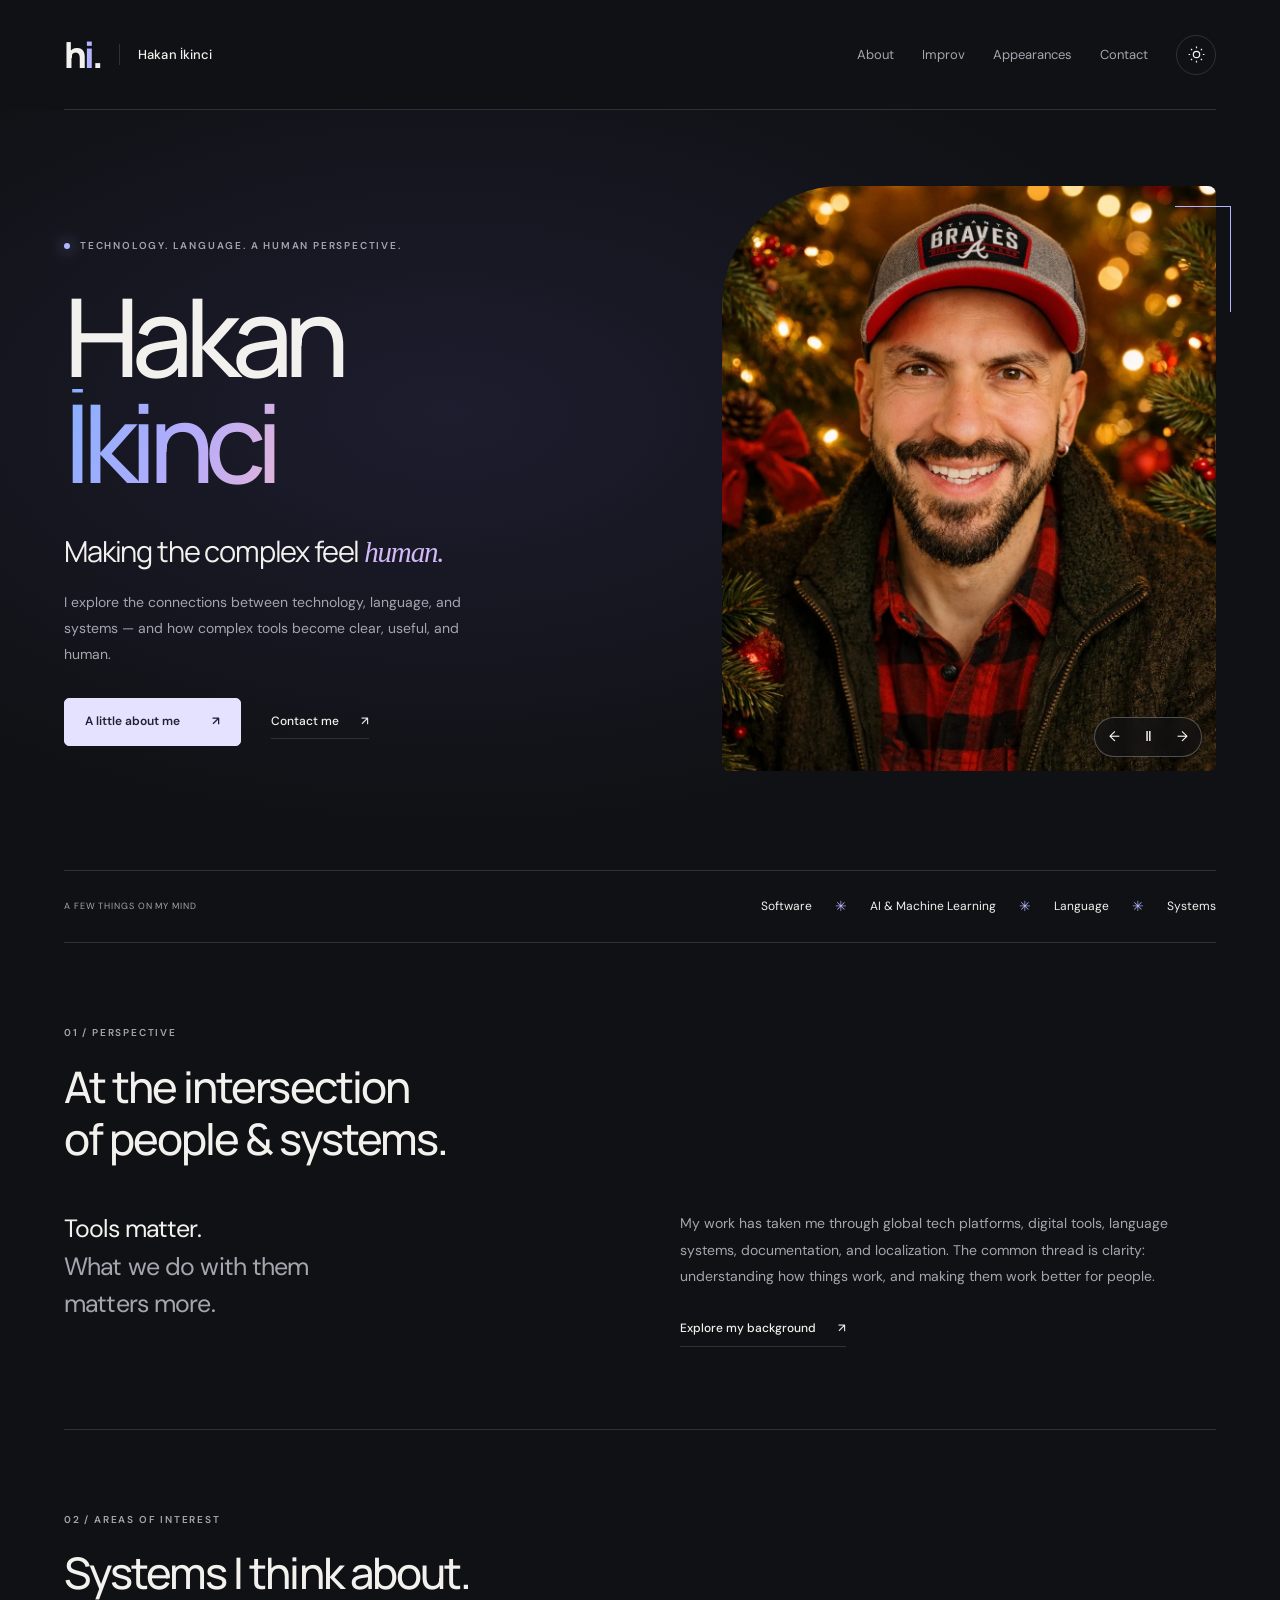
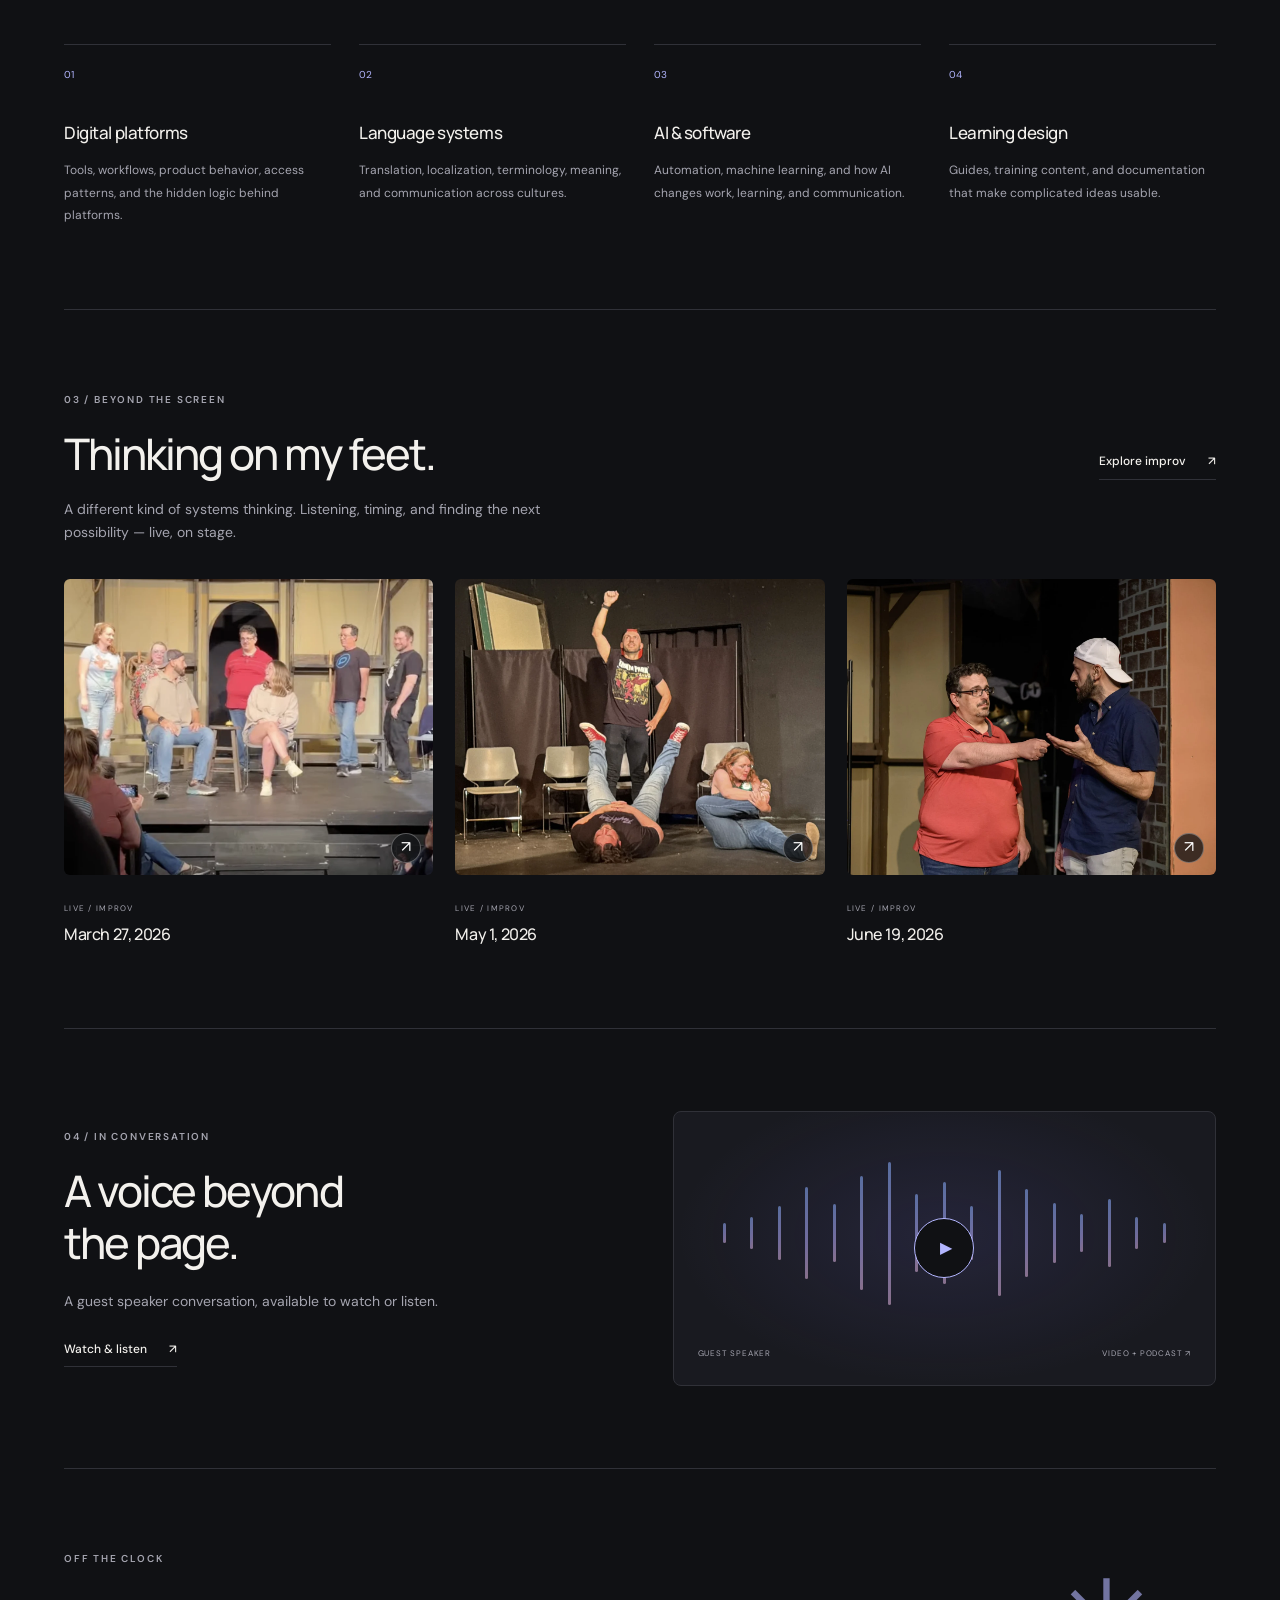
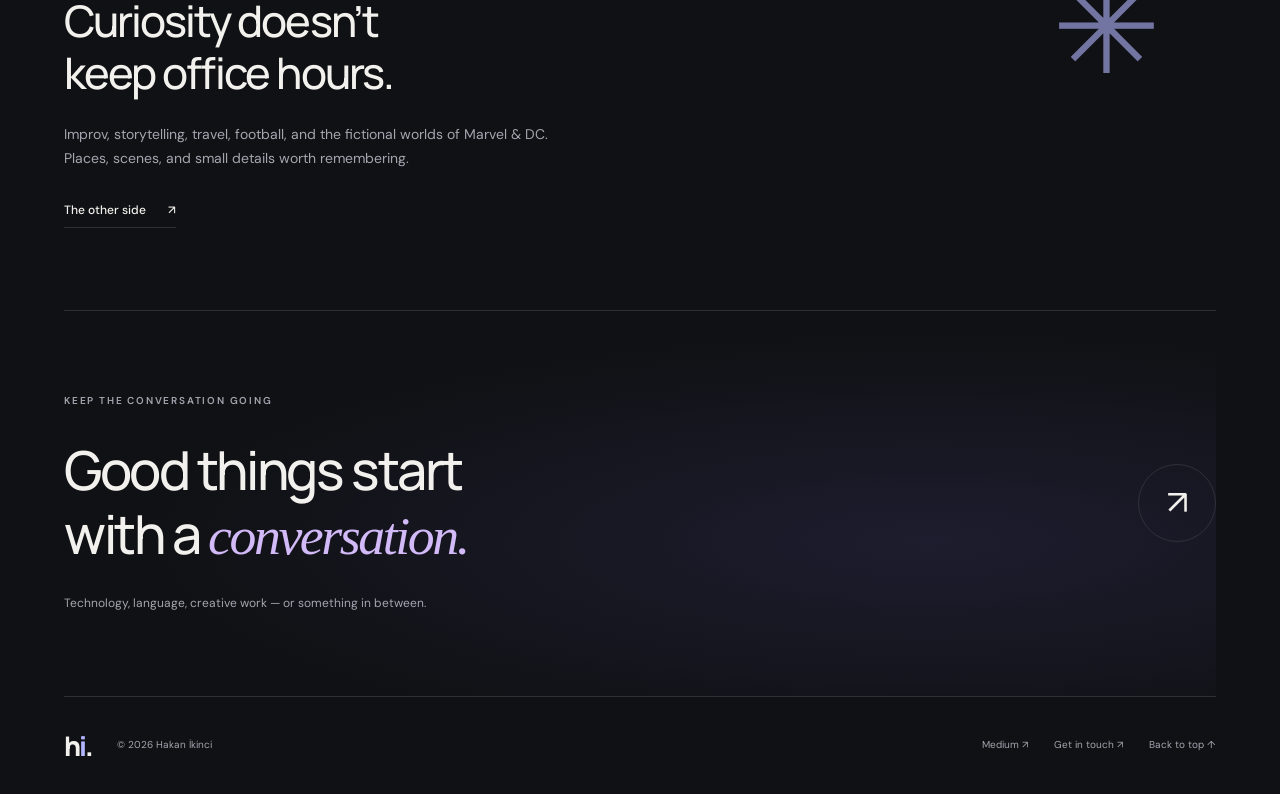
==== commit 65444330: "Add portrait photo rotation with quick TV flicker and simplify contact text" ====
--- a/index.html
+++ b/index.html
@@ -1,7 +1,7 @@
 <!doctype html>
-<html lang="en" data-theme="dark"><head><meta charset="utf-8"><meta name="viewport" content="width=device-width,initial-scale=1"><title>Hakan İkinci | Technology, Language & Creative Work</title><meta name="description" content="Technology, software, AI, language, and systems. Explore Hakan İkinci’s work, ideas, improv, and public appearances."><meta name="color-scheme" content="dark light"><link rel="icon" href="favicon-hi-navy.ico" sizes="any"><link rel="icon" type="image/png" href="favicon-hi-navy.png"><script>try{document.documentElement.dataset.theme=localStorage.getItem('theme')==='light'?'light':'dark'}catch(e){}</script><link rel="preconnect" href="https://fonts.googleapis.com"><link rel="preconnect" href="https://fonts.gstatic.com" crossorigin><link href="https://fonts.googleapis.com/css2?family=DM+Sans:wght@400;500;600;700&family=Manrope:wght@400;500;600;700;800&display=swap" rel="stylesheet"><link rel="stylesheet" href="styles.css?v=20261023-2"><script type="application/ld+json">{"@context": "https://schema.org", "@type": "Person", "name": "Hakan İkinci", "url": "https://hakanikinci.com", "knowsAbout": ["Technology", "Software", "AI", "Machine Learning", "Language", "Localization", "Improv"]}</script><script src="script.js?v=20261023" defer></script></head>
-<body><a class="skip" href="#main">Skip to content</a><div class="shell"><header class="header"><a class="brand" href="index.html" aria-label="Hakan İkinci — home"><span class="monogram">h<span>i</span>.</span><span class="brand-name">Hakan İkinci</span></a><div class="navigation"><button class="menu-toggle" aria-controls="primary-nav" aria-expanded="false" hidden>Menu <span>＋</span></button><nav id="primary-nav" aria-label="Main navigation"><a href="about.html">About</a><a href="improv.html">Improv</a><a href="appearances.html">Appearances</a><a href="contact.html">Contact</a></nav><button class="theme-toggle" id="themeToggle" aria-label="Switch to light mode" title="Switch to light mode"><svg viewBox="0 0 24 24" fill="none" stroke="currentColor" stroke-width="1.5" aria-hidden="true"><circle cx="12" cy="12" r="4"/><path d="M12 2v2m0 16v2M2 12h2m16 0h2M5 5l1.5 1.5m11 11L19 19M5 19l1.5-1.5m11-11L19 5"/></svg><span class="theme-label">Light mode</span></button></div></header><main id="main">
-<section class="hero"><div class="hero-copy"><p class="kicker"><span class="status-dot"></span> Technology. Language. A human perspective.</p><h1>Hakan<br><span class="gradient">İkinci<span class="name-period">.</span></span></h1><p class="hero-thought">Making the complex feel <em>human.</em></p><p class="hero-description">I explore the connections between technology, language, and systems — and how complex tools become clear, useful, and human.</p><div class="actions"><a class="button primary" href="about.html">A little about me <span>↗</span></a><a class="text-link" href="contact.html">Let’s talk <span>↗</span></a></div></div><figure class="portrait"><img src="images/portrait.webp" alt="Hakan İkinci smiling, wearing an Atlanta Braves cap" width="1024" height="1536" fetchpriority="high"><figcaption><span>Hakan İkinci</span><span>Always curious. ↗</span></figcaption></figure></section>
+<html lang="en" data-theme="dark"><head><meta charset="utf-8"><meta name="viewport" content="width=device-width,initial-scale=1"><title>Hakan İkinci | Technology, Language & Creative Work</title><meta name="description" content="Technology, software, AI, language, and systems. Explore Hakan İkinci’s work, ideas, improv, and public appearances."><meta name="color-scheme" content="dark light"><link rel="icon" href="favicon-hi-navy.ico" sizes="any"><link rel="icon" type="image/png" href="favicon-hi-navy.png"><script>try{document.documentElement.dataset.theme=localStorage.getItem('theme')==='light'?'light':'dark'}catch(e){}</script><link rel="preconnect" href="https://fonts.googleapis.com"><link rel="preconnect" href="https://fonts.gstatic.com" crossorigin><link href="https://fonts.googleapis.com/css2?family=DM+Sans:wght@400;500;600;700&family=Manrope:wght@400;500;600;700;800&display=swap" rel="stylesheet"><link rel="stylesheet" href="styles.css?v=20261023-carousel1"><script type="application/ld+json">{"@context": "https://schema.org", "@type": "Person", "name": "Hakan İkinci", "url": "https://hakanikinci.com", "knowsAbout": ["Technology", "Software", "AI", "Machine Learning", "Language", "Localization", "Improv"]}</script><script src="script.js?v=20261023-carousel1" defer></script></head>
+<body><svg class="tv-filter-defs" width="0" height="0" aria-hidden="true" focusable="false" xmlns="http://www.w3.org/2000/svg"><defs><filter id="tv-wave" x="-25%" y="-15%" width="150%" height="130%" color-interpolation-filters="sRGB"><feImage class="tv-wave-map" preserveAspectRatio="none" result="horizontalWave"/><feDisplacementMap in="SourceGraphic" in2="horizontalWave" scale="0" xChannelSelector="R" yChannelSelector="G" result="warped"/><feColorMatrix in="warped" type="matrix" values="1 0 0 0 0  0 0 0 0 0  0 0 0 0 0  0 0 0 1 0" result="red"/><feOffset class="tv-red-offset" in="red" dx="0" result="redShift"/><feColorMatrix in="warped" type="matrix" values="0 0 0 0 0  0 1 0 0 0  0 0 0 0 0  0 0 0 1 0" result="green"/><feColorMatrix in="warped" type="matrix" values="0 0 0 0 0  0 0 0 0 0  0 0 1 0 0  0 0 0 1 0" result="blue"/><feOffset class="tv-blue-offset" in="blue" dx="0" result="blueShift"/><feBlend in="redShift" in2="green" mode="screen" result="rg"/><feBlend in="rg" in2="blueShift" mode="screen" result="rgb"/><feTurbulence class="tv-static" baseFrequency="0.8" numOctaves="1" seed="2" result="static"/><feColorMatrix in="static" type="saturate" values="0" result="grayStatic"/><feBlend in="rgb" in2="grayStatic" mode="soft-light"/></filter></defs></svg><a class="skip" href="#main">Skip to content</a><div class="shell"><header class="header"><a class="brand" href="index.html" aria-label="Hakan İkinci — home"><span class="monogram">h<span>i</span>.</span><span class="brand-name">Hakan İkinci</span></a><div class="navigation"><button class="menu-toggle" aria-controls="primary-nav" aria-expanded="false" hidden>Menu <span>＋</span></button><nav id="primary-nav" aria-label="Main navigation"><a href="about.html">About</a><a href="improv.html">Improv</a><a href="appearances.html">Appearances</a><a href="contact.html">Contact</a></nav><button class="theme-toggle" id="themeToggle" aria-label="Switch to light mode" title="Switch to light mode"><svg viewBox="0 0 24 24" fill="none" stroke="currentColor" stroke-width="1.5" aria-hidden="true"><circle cx="12" cy="12" r="4"/><path d="M12 2v2m0 16v2M2 12h2m16 0h2M5 5l1.5 1.5m11 11L19 19M5 19l1.5-1.5m11-11L19 5"/></svg><span class="theme-label">Light mode</span></button></div></header><main id="main">
+<section class="hero"><div class="hero-copy"><p class="kicker"><span class="status-dot"></span> Technology. Language. A human perspective.</p><h1>Hakan<br><span class="gradient">İkinci</span></h1><p class="hero-thought">Making the complex feel <em>human.</em></p><p class="hero-description">I explore the connections between technology, language, and systems — and how complex tools become clear, useful, and human.</p><div class="actions"><a class="button primary" href="about.html">A little about me <span>↗</span></a><a class="text-link" href="contact.html">Contact me <span>↗</span></a></div></div><figure class="portrait portrait-carousel" aria-label="Personal photo collection"><img class="portrait-sizer" src="images/portrait.webp" alt="" aria-hidden="true" width="1024" height="1536"><div class="portrait-screen" role="group" aria-roledescription="carousel" aria-label="Personal photographs"><img class="portrait-slide is-current" src="images/portrait.webp" alt="Hakan smiling in an Atlanta Braves cap" style="--crop:50% 43%;--mobile-crop:50% 38%" width="1024" height="1536"><img class="portrait-slide" src="images/portrait-childhood.webp" alt="A childhood photograph among yellow flowers" style="--crop:48% 40%;--mobile-crop:48% 10%" aria-hidden="true"><img class="portrait-slide" src="images/portrait-waterfront.webp" alt="Hakan wearing a knit hat beside the waterfront" style="--crop:50% 30%;--mobile-crop:50% 20%" aria-hidden="true"><img class="portrait-slide" src="images/portrait-mist.webp" alt="Hakan standing on a viewing platform beside a misty cliff" style="--crop:85% 65%;--mobile-crop:85% 65%" aria-hidden="true"><img class="portrait-slide" src="images/portrait-canyon.webp" alt="Hakan sitting on a rock overlooking a canyon" style="--crop:50% 80%;--mobile-crop:50% 92%" aria-hidden="true"><span class="tv-interference" aria-hidden="true"></span><div class="portrait-controls" hidden><button type="button" class="portrait-prev" aria-label="Previous photograph">←</button><button type="button" class="portrait-pause" aria-label="Pause photo rotation">Ⅱ</button><button type="button" class="portrait-next" aria-label="Next photograph">→</button></div></div></figure></section>
 <div class="interest-strip"><span>A few things on my mind</span><p>Software <i>✳</i> AI & Machine Learning <i>✳</i> Language <i>✳</i> Systems</p></div>
 <section class="profile-section"><div class="section-heading"><div><p class="kicker">01 / Perspective</p><h2>At the intersection<br>of people & systems.</h2></div></div><div class="profile-split"><p class="statement">Tools matter.<br><span>What we do with them<br>matters more.</span></p><div class="profile-detail"><p>My work has taken me through global tech platforms, digital tools, language systems, documentation, and localization. The common thread is clarity: understanding how things work, and making them work better for people.</p><a class="text-link" href="about.html">Explore my background <span>↗</span></a></div></div></section>
 <section class="systems-section"><div class="section-heading"><div><p class="kicker">02 / Areas of interest</p><h2>Systems I think about.</h2></div></div><div class="systems-grid"><article><span class="index">01</span><h3>Digital platforms</h3><p>Tools, workflows, product behavior, access patterns, and the hidden logic behind platforms.</p></article><article><span class="index">02</span><h3>Language systems</h3><p>Translation, localization, terminology, meaning, and communication across cultures.</p></article><article><span class="index">03</span><h3>AI & software</h3><p>Automation, machine learning, and how AI changes work, learning, and communication.</p></article><article><span class="index">04</span><h3>Learning design</h3><p>Guides, training content, and documentation that make complicated ideas usable.</p></article></div></section>
--- a/styles.css
+++ b/styles.css
@@ -14,3 +14,36 @@
 .header{position:sticky;top:0;z-index:50;background:var(--bg)}
 @media(max-width:800px){:root{--header-height:88px}}
 @media(max-width:600px){:root{--header-height:80px}.js nav{top:100%;left:0;right:0}}
+/* Preview only: keep the original portrait geometry, with photographs inside it. */
+.portrait-carousel .portrait-sizer{visibility:hidden}
+.portrait-screen{position:absolute;inset:0 0 35px;overflow:hidden;border-radius:120px 8px 8px 8px;background:var(--surface);isolation:isolate}
+.portrait-screen .portrait-slide{position:absolute;inset:0;width:100%;height:100%;max-height:none;object-fit:cover;object-position:var(--crop,50% 50%);border-radius:0;opacity:0;visibility:hidden}
+.portrait-screen .portrait-slide.is-current{opacity:1;visibility:visible}
+.tv-interference{position:absolute;inset:0;z-index:2;pointer-events:none;opacity:0;background:repeating-linear-gradient(0deg,transparent 0 2px,rgba(0,0,0,.22) 2px 3px);mix-blend-mode:multiply}
+.portrait-screen.is-tuning .portrait-slide.is-current{animation:tv-retune .36s linear both}
+.portrait-screen.is-tuning .tv-interference{animation:tv-scan .36s linear both}
+@keyframes tv-retune{0%,100%{filter:none;transform:translateX(0)}28%{filter:brightness(.72) saturate(.45);transform:translateX(2px)}42%{filter:brightness(.48) saturate(.1);transform:translateX(-2px)}65%{filter:brightness(.8) saturate(.65);transform:translateX(1px)}}
+@keyframes tv-scan{0%,100%{opacity:0;transform:translateY(0)}28%{opacity:.35;transform:translateY(-3px)}45%{opacity:.65;transform:translateY(3px)}70%{opacity:.25;transform:translateY(-1px)}}
+.portrait-controls{position:absolute;z-index:3;bottom:14px;right:14px;display:flex;gap:4px;padding:4px;border:1px solid #ffffff45;background:#101114a6;border-radius:999px;backdrop-filter:blur(8px)}
+.portrait-controls[hidden]{display:none}.portrait-controls button{border:0;background:transparent;color:#fff;width:30px;height:30px;display:grid;place-items:center;border-radius:50%;cursor:pointer;font-size:14px}.portrait-controls button:hover{background:#ffffff28}.portrait-controls button:focus-visible{outline:2px solid white;outline-offset:1px}.portrait-position{position:absolute;left:18px;bottom:22px;font-size:10px;letter-spacing:.1em;color:white;text-shadow:0 1px 5px #000;z-index:3;background:#10111470;padding:3px 8px;border-radius:99px}
+@media(max-width:800px){.portrait-screen{border-top-left-radius:75px}}
+@media(max-width:600px){.portrait-screen{bottom:29px;border-top-left-radius:65px}.portrait-screen .portrait-slide{object-position:var(--mobile-crop,var(--crop,50% 50%))}}
+@media(prefers-reduced-motion:reduce){.portrait-screen.is-tuning .portrait-slide.is-current,.portrait-screen.is-tuning .tv-interference{animation:none!important}}
+
+/* A one-second analog-TV ripple. Distortion is horizontal, varying by scanline. */
+.tv-filter-defs{position:absolute;overflow:hidden;pointer-events:none}
+.portrait-screen.is-tuning .portrait-slide.is-current{filter:url(#tv-wave);animation:tv-wave-zoom 1s ease-in-out both}
+.portrait-screen.is-tuning .tv-interference{animation:tv-wave-scan 1s ease-in-out both}
+@keyframes tv-wave-zoom{0%,100%{transform:scale(1)}20%,75%{transform:scale(1.075)}}
+@keyframes tv-wave-scan{0%,100%{opacity:0;transform:translateY(0)}30%{opacity:.35;transform:translateY(-6px)}55%{opacity:.45;transform:translateY(5px)}80%{opacity:.15;transform:translateY(-2px)}}
+@media(prefers-reduced-motion:reduce){.portrait-screen.is-tuning .portrait-slide.is-current{filter:none;animation:none!important}}
+
+/* Reference-matched analog tearing: broad S-bends, RGB separation and static. */
+.portrait-screen.is-tuning .portrait-slide.is-current{animation:tv-analog-zoom 1.1s linear both}
+.portrait-screen.is-tuning .tv-interference{animation:tv-analog-lines 1.1s linear both;mix-blend-mode:multiply}
+@keyframes tv-analog-zoom{0%,100%{transform:scale(1)}15%,85%{transform:scale(1.12)}}
+@keyframes tv-analog-lines{0%,100%{opacity:0}15%{opacity:.65;transform:translateY(-3px)}45%{opacity:.85;transform:translateY(3px)}75%{opacity:.55;transform:translateY(-2px)}}
+
+/* Fast retune, with no zoom, scaling, or movement of the photo itself. */
+.portrait-screen.is-tuning .portrait-slide.is-current{animation:none!important;transform:none!important}
+.portrait-screen.is-tuning .tv-interference{animation:tv-analog-lines .26s linear both}
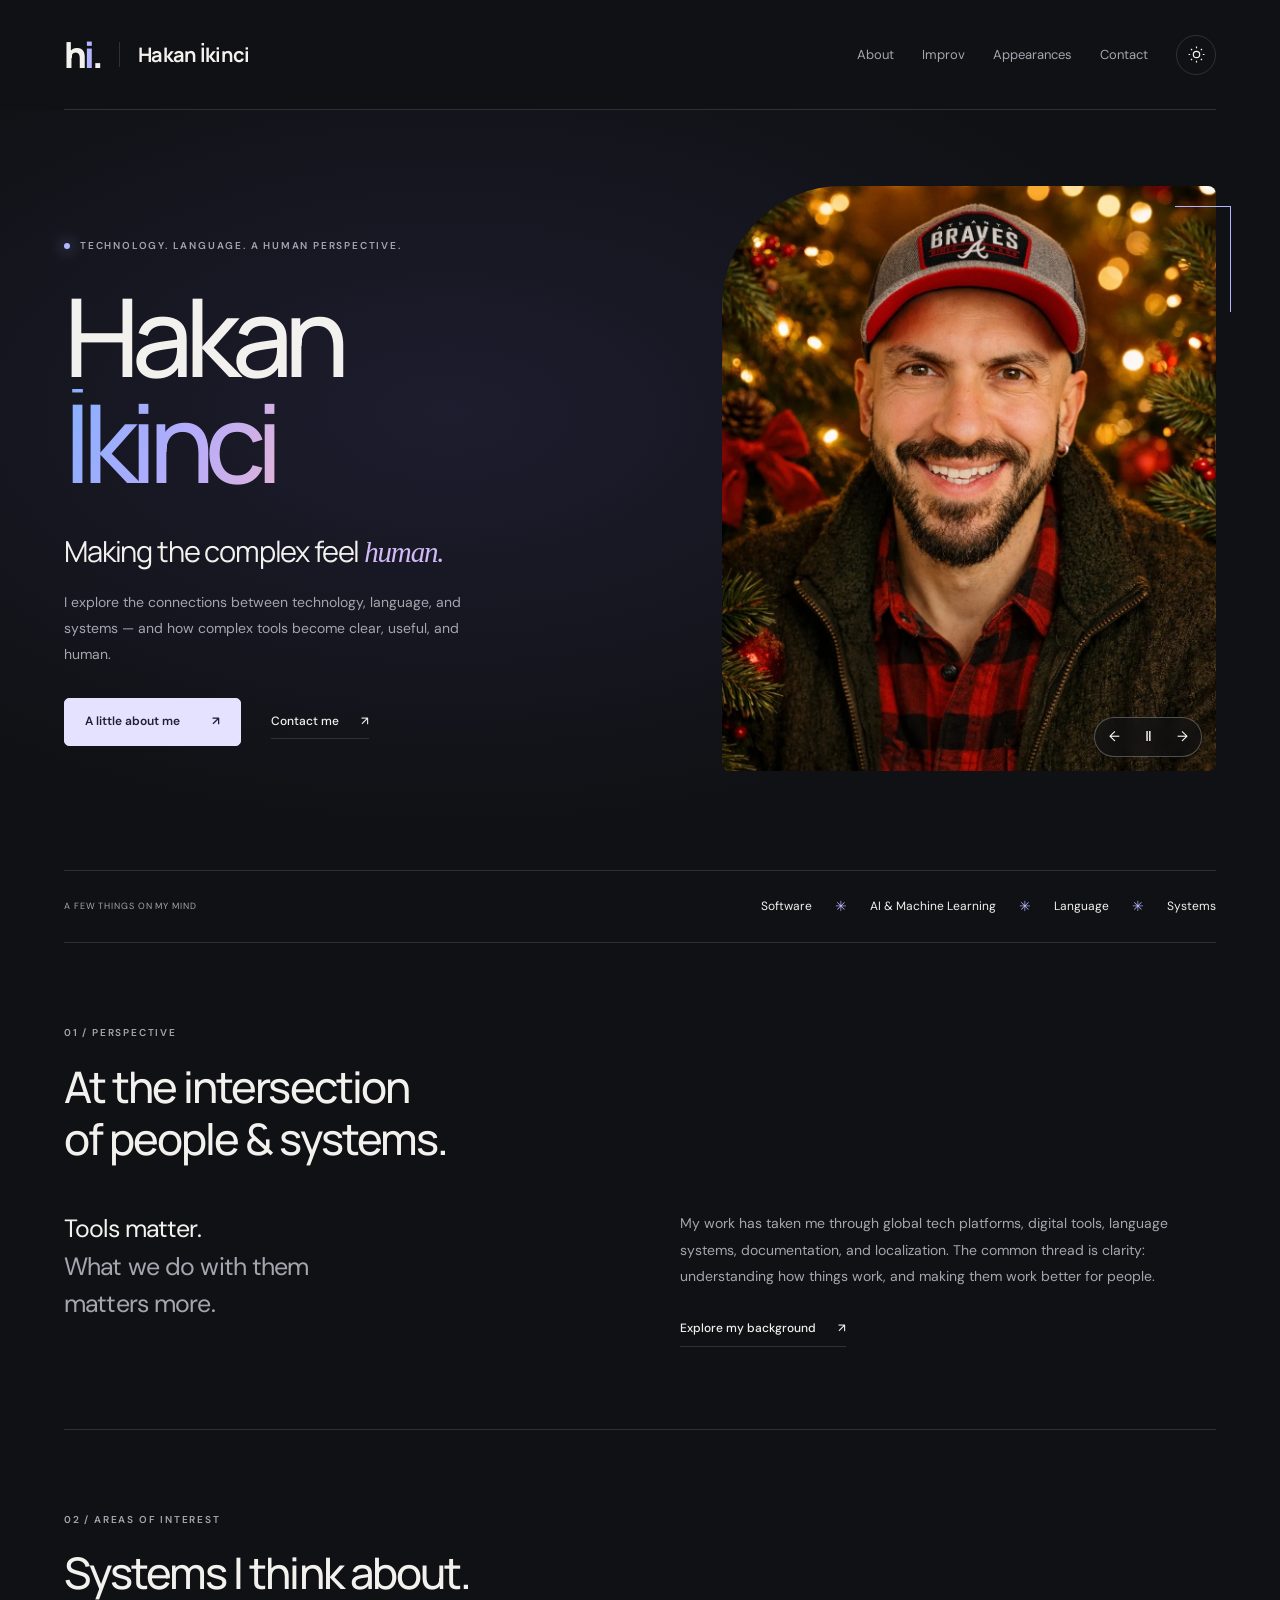
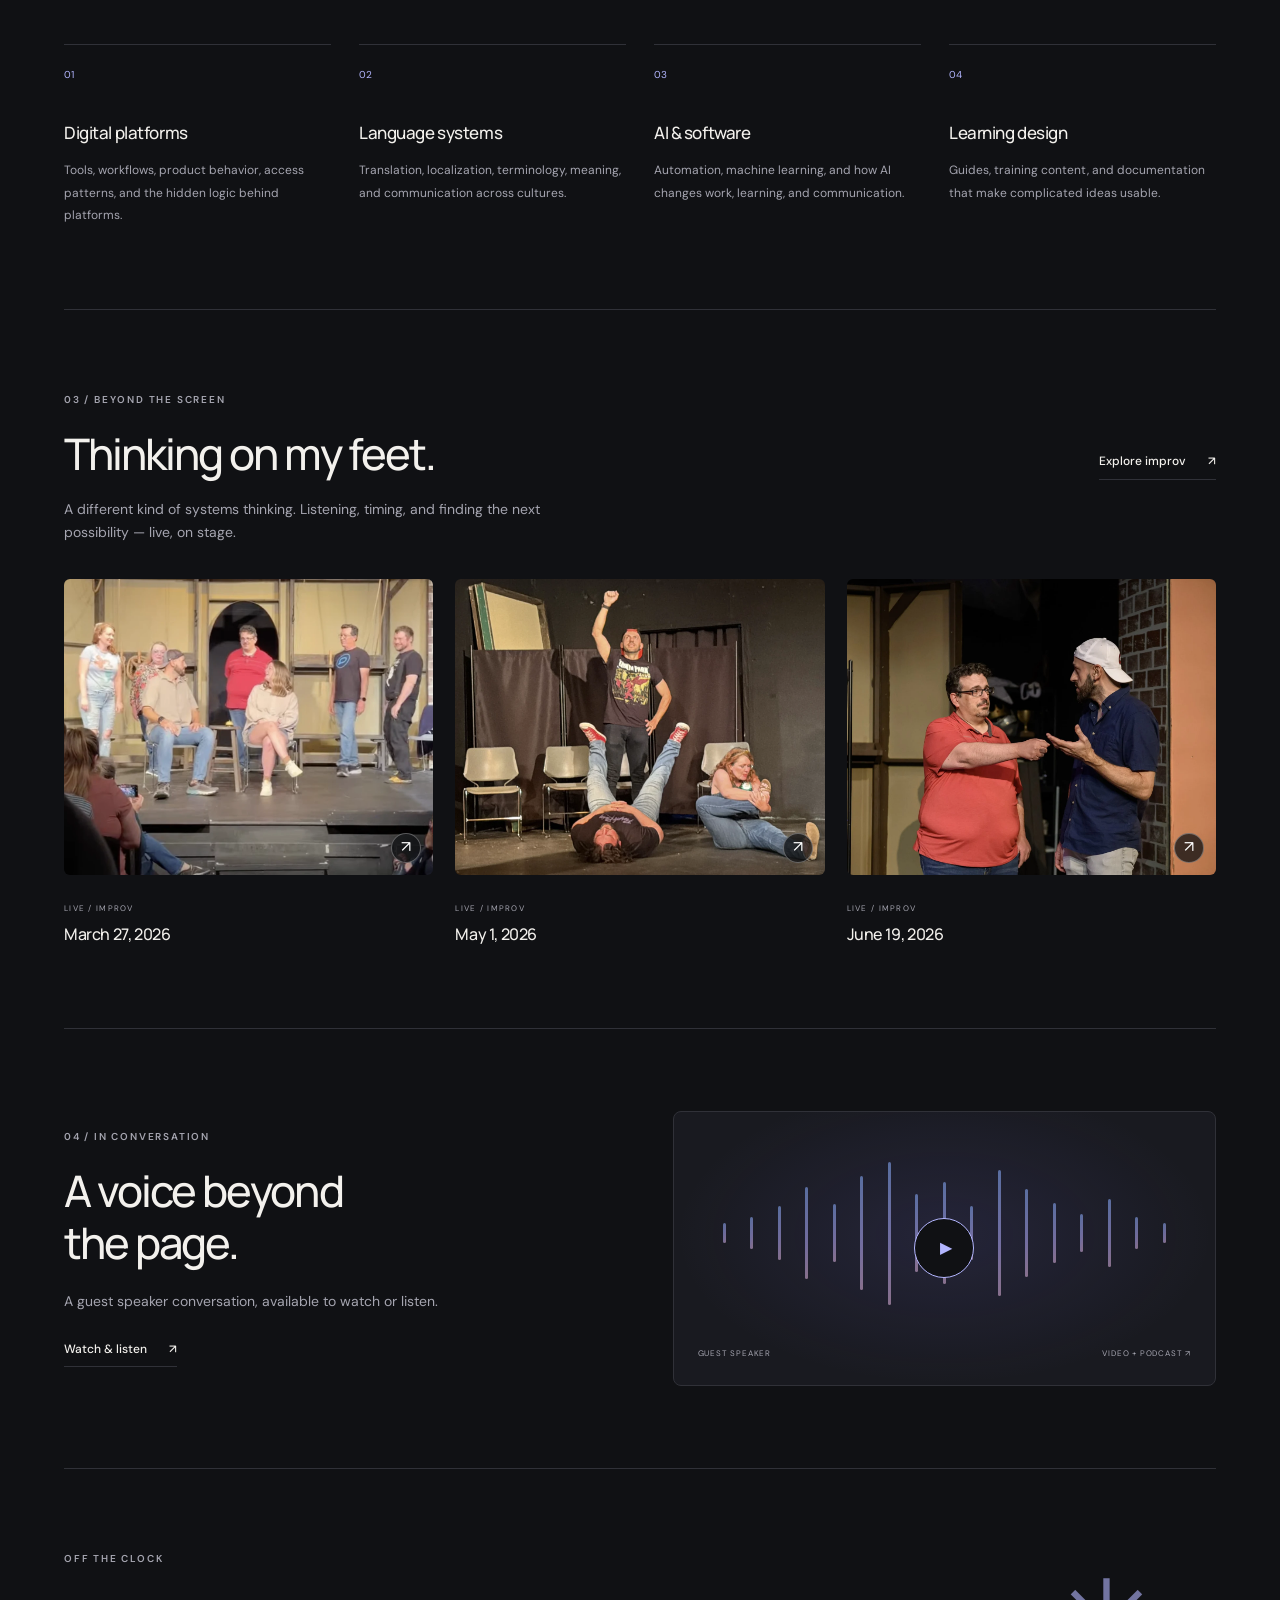
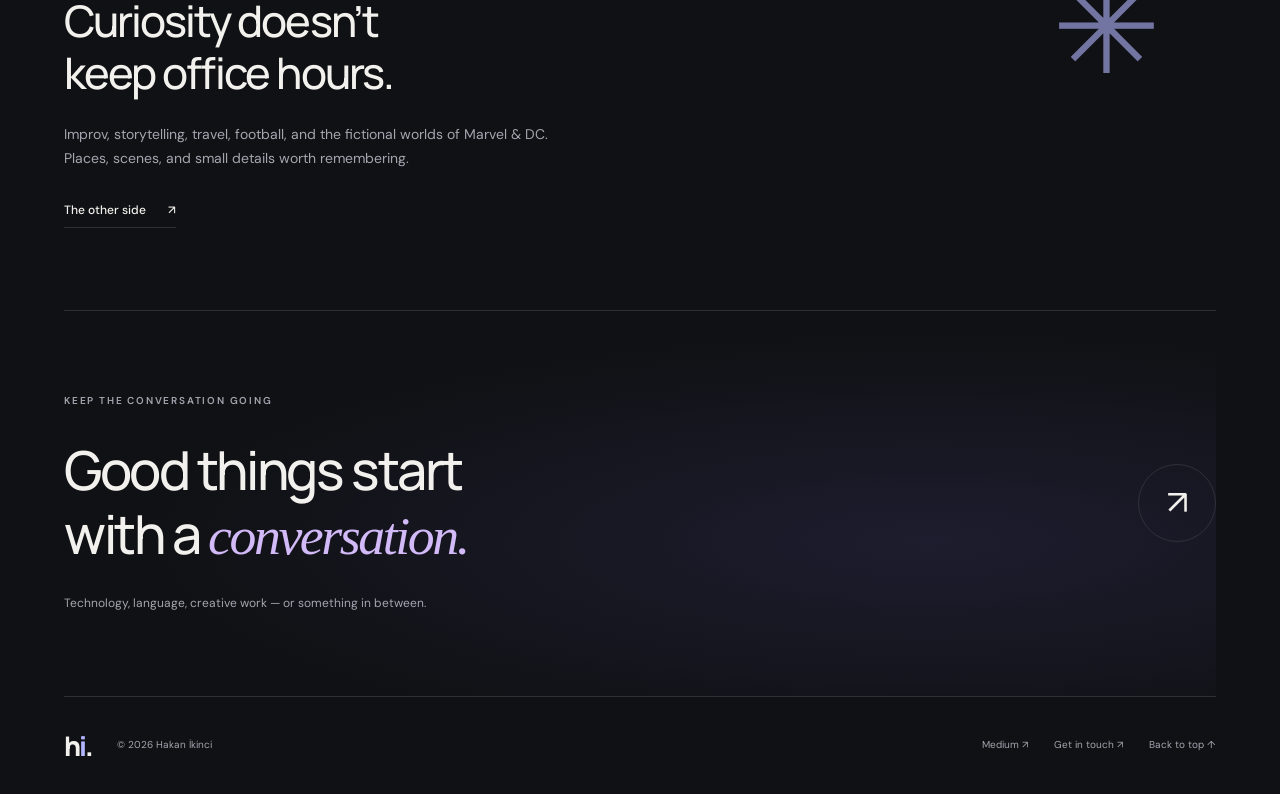
==== commit e43eeb64: "Strengthen header name typography with larger bold Manrope" ====
--- a/index.html
+++ b/index.html
@@ -1,7 +1,7 @@
 <!doctype html>
-<html lang="en" data-theme="dark"><head><meta charset="utf-8"><meta name="viewport" content="width=device-width,initial-scale=1"><title>Hakan İkinci | Technology, Language & Creative Work</title><meta name="description" content="Technology, software, AI, language, and systems. Explore Hakan İkinci’s work, ideas, improv, and public appearances."><meta name="color-scheme" content="dark light"><link rel="icon" href="favicon-hi-navy.ico" sizes="any"><link rel="icon" type="image/png" href="favicon-hi-navy.png"><script>try{document.documentElement.dataset.theme=localStorage.getItem('theme')==='light'?'light':'dark'}catch(e){}</script><link rel="preconnect" href="https://fonts.googleapis.com"><link rel="preconnect" href="https://fonts.gstatic.com" crossorigin><link href="https://fonts.googleapis.com/css2?family=DM+Sans:wght@400;500;600;700&family=Manrope:wght@400;500;600;700;800&display=swap" rel="stylesheet"><link rel="stylesheet" href="styles.css?v=20261023-carousel1"><script type="application/ld+json">{"@context": "https://schema.org", "@type": "Person", "name": "Hakan İkinci", "url": "https://hakanikinci.com", "knowsAbout": ["Technology", "Software", "AI", "Machine Learning", "Language", "Localization", "Improv"]}</script><script src="script.js?v=20261023-carousel1" defer></script></head>
+<html lang="en" data-theme="dark"><head><meta charset="utf-8"><meta name="viewport" content="width=device-width,initial-scale=1"><title>Hakan İkinci | Technology, Language & Creative Work</title><meta name="description" content="Technology, software, AI, language, and systems. Explore Hakan İkinci’s work, ideas, improv, and public appearances."><meta name="color-scheme" content="dark light"><link rel="icon" href="favicon-hi.ico?v=hi1" sizes="any"><link rel="icon" type="image/png" href="favicon-hi.png?v=hi1"><script>try{document.documentElement.dataset.theme=localStorage.getItem('theme')==='light'?'light':'dark'}catch(e){}</script><link rel="preconnect" href="https://fonts.googleapis.com"><link rel="preconnect" href="https://fonts.gstatic.com" crossorigin><link href="https://fonts.googleapis.com/css2?family=DM+Sans:wght@400;500;600;700&family=Manrope:wght@400;500;600;700;800&display=swap" rel="stylesheet"><link rel="stylesheet" href="styles.css?v=20261029-brand1"><script type="application/ld+json">{"@context": "https://schema.org", "@type": "Person", "name": "Hakan İkinci", "url": "https://hakanikinci.com", "knowsAbout": ["Technology", "Software", "AI", "Machine Learning", "Language", "Localization", "Improv"]}</script><script src="script.js?v=20261024-resume1" defer></script></head>
 <body><svg class="tv-filter-defs" width="0" height="0" aria-hidden="true" focusable="false" xmlns="http://www.w3.org/2000/svg"><defs><filter id="tv-wave" x="-25%" y="-15%" width="150%" height="130%" color-interpolation-filters="sRGB"><feImage class="tv-wave-map" preserveAspectRatio="none" result="horizontalWave"/><feDisplacementMap in="SourceGraphic" in2="horizontalWave" scale="0" xChannelSelector="R" yChannelSelector="G" result="warped"/><feColorMatrix in="warped" type="matrix" values="1 0 0 0 0  0 0 0 0 0  0 0 0 0 0  0 0 0 1 0" result="red"/><feOffset class="tv-red-offset" in="red" dx="0" result="redShift"/><feColorMatrix in="warped" type="matrix" values="0 0 0 0 0  0 1 0 0 0  0 0 0 0 0  0 0 0 1 0" result="green"/><feColorMatrix in="warped" type="matrix" values="0 0 0 0 0  0 0 0 0 0  0 0 1 0 0  0 0 0 1 0" result="blue"/><feOffset class="tv-blue-offset" in="blue" dx="0" result="blueShift"/><feBlend in="redShift" in2="green" mode="screen" result="rg"/><feBlend in="rg" in2="blueShift" mode="screen" result="rgb"/><feTurbulence class="tv-static" baseFrequency="0.8" numOctaves="1" seed="2" result="static"/><feColorMatrix in="static" type="saturate" values="0" result="grayStatic"/><feBlend in="rgb" in2="grayStatic" mode="soft-light"/></filter></defs></svg><a class="skip" href="#main">Skip to content</a><div class="shell"><header class="header"><a class="brand" href="index.html" aria-label="Hakan İkinci — home"><span class="monogram">h<span>i</span>.</span><span class="brand-name">Hakan İkinci</span></a><div class="navigation"><button class="menu-toggle" aria-controls="primary-nav" aria-expanded="false" hidden>Menu <span>＋</span></button><nav id="primary-nav" aria-label="Main navigation"><a href="about.html">About</a><a href="improv.html">Improv</a><a href="appearances.html">Appearances</a><a href="contact.html">Contact</a></nav><button class="theme-toggle" id="themeToggle" aria-label="Switch to light mode" title="Switch to light mode"><svg viewBox="0 0 24 24" fill="none" stroke="currentColor" stroke-width="1.5" aria-hidden="true"><circle cx="12" cy="12" r="4"/><path d="M12 2v2m0 16v2M2 12h2m16 0h2M5 5l1.5 1.5m11 11L19 19M5 19l1.5-1.5m11-11L19 5"/></svg><span class="theme-label">Light mode</span></button></div></header><main id="main">
-<section class="hero"><div class="hero-copy"><p class="kicker"><span class="status-dot"></span> Technology. Language. A human perspective.</p><h1>Hakan<br><span class="gradient">İkinci</span></h1><p class="hero-thought">Making the complex feel <em>human.</em></p><p class="hero-description">I explore the connections between technology, language, and systems — and how complex tools become clear, useful, and human.</p><div class="actions"><a class="button primary" href="about.html">A little about me <span>↗</span></a><a class="text-link" href="contact.html">Contact me <span>↗</span></a></div></div><figure class="portrait portrait-carousel" aria-label="Personal photo collection"><img class="portrait-sizer" src="images/portrait.webp" alt="" aria-hidden="true" width="1024" height="1536"><div class="portrait-screen" role="group" aria-roledescription="carousel" aria-label="Personal photographs"><img class="portrait-slide is-current" src="images/portrait.webp" alt="Hakan smiling in an Atlanta Braves cap" style="--crop:50% 43%;--mobile-crop:50% 38%" width="1024" height="1536"><img class="portrait-slide" src="images/portrait-childhood.webp" alt="A childhood photograph among yellow flowers" style="--crop:48% 40%;--mobile-crop:48% 10%" aria-hidden="true"><img class="portrait-slide" src="images/portrait-waterfront.webp" alt="Hakan wearing a knit hat beside the waterfront" style="--crop:50% 30%;--mobile-crop:50% 20%" aria-hidden="true"><img class="portrait-slide" src="images/portrait-mist.webp" alt="Hakan standing on a viewing platform beside a misty cliff" style="--crop:85% 65%;--mobile-crop:85% 65%" aria-hidden="true"><img class="portrait-slide" src="images/portrait-canyon.webp" alt="Hakan sitting on a rock overlooking a canyon" style="--crop:50% 80%;--mobile-crop:50% 92%" aria-hidden="true"><span class="tv-interference" aria-hidden="true"></span><div class="portrait-controls" hidden><button type="button" class="portrait-prev" aria-label="Previous photograph">←</button><button type="button" class="portrait-pause" aria-label="Pause photo rotation">Ⅱ</button><button type="button" class="portrait-next" aria-label="Next photograph">→</button></div></div></figure></section>
+<section class="hero"><div class="hero-copy"><p class="kicker"><span class="status-dot"></span> Technology. Language. A human perspective.</p><h1>Hakan<br><span class="gradient">İkinci</span></h1><p class="hero-thought">Making the complex feel <em>human.</em></p><p class="hero-description">I explore the connections between technology, language, and systems — and how complex tools become clear, useful, and human.</p><div class="actions"><a class="button primary" href="about.html">A little about me <span>↗</span></a><a class="text-link" href="contact.html">Contact me <span>↗</span></a></div></div><figure class="portrait portrait-carousel" aria-label="Personal photo collection"><img class="portrait-sizer" src="images/portrait.webp" alt="" aria-hidden="true" width="1024" height="1536"><div class="portrait-screen" role="group" aria-roledescription="carousel" aria-label="Personal photographs"><img class="portrait-slide is-current" src="images/portrait.webp" alt="Hakan smiling in an Atlanta Braves cap" style="--crop:50% 43%;--mobile-crop:50% 38%" width="1024" height="1536"><img class="portrait-slide" src="images/portrait-childhood-v2.webp" alt="A childhood photograph among yellow flowers" style="--crop:48% 0%;--mobile-crop:48% 0%" aria-hidden="true"><img class="portrait-slide" src="images/portrait-mist.webp" alt="Hakan standing on a viewing platform beside a misty cliff" style="--crop:85% 65%;--mobile-crop:85% 65%" aria-hidden="true"><img class="portrait-slide" src="images/portrait-canyon.webp" alt="Hakan sitting on a rock overlooking a canyon" style="--crop:50% 80%;--mobile-crop:50% 92%" aria-hidden="true"><span class="tv-interference" aria-hidden="true"></span><div class="portrait-controls" hidden><button type="button" class="portrait-prev" aria-label="Previous photograph">←</button><button type="button" class="portrait-pause" aria-label="Pause photo rotation">Ⅱ</button><button type="button" class="portrait-next" aria-label="Next photograph">→</button></div></div></figure></section>
 <div class="interest-strip"><span>A few things on my mind</span><p>Software <i>✳</i> AI & Machine Learning <i>✳</i> Language <i>✳</i> Systems</p></div>
 <section class="profile-section"><div class="section-heading"><div><p class="kicker">01 / Perspective</p><h2>At the intersection<br>of people & systems.</h2></div></div><div class="profile-split"><p class="statement">Tools matter.<br><span>What we do with them<br>matters more.</span></p><div class="profile-detail"><p>My work has taken me through global tech platforms, digital tools, language systems, documentation, and localization. The common thread is clarity: understanding how things work, and making them work better for people.</p><a class="text-link" href="about.html">Explore my background <span>↗</span></a></div></div></section>
 <section class="systems-section"><div class="section-heading"><div><p class="kicker">02 / Areas of interest</p><h2>Systems I think about.</h2></div></div><div class="systems-grid"><article><span class="index">01</span><h3>Digital platforms</h3><p>Tools, workflows, product behavior, access patterns, and the hidden logic behind platforms.</p></article><article><span class="index">02</span><h3>Language systems</h3><p>Translation, localization, terminology, meaning, and communication across cultures.</p></article><article><span class="index">03</span><h3>AI & software</h3><p>Automation, machine learning, and how AI changes work, learning, and communication.</p></article><article><span class="index">04</span><h3>Learning design</h3><p>Guides, training content, and documentation that make complicated ideas usable.</p></article></div></section>
--- a/styles.css
+++ b/styles.css
@@ -47,3 +47,7 @@
 /* Fast retune, with no zoom, scaling, or movement of the photo itself. */
 .portrait-screen.is-tuning .portrait-slide.is-current{animation:none!important;transform:none!important}
 .portrait-screen.is-tuning .tv-interference{animation:tv-analog-lines .26s linear both}
+
+/* Give the header name the same typographic identity as the page headings. */
+.header .brand-name{font-family:"Manrope",Arial,sans-serif;font-size:20px;font-weight:700;letter-spacing:-.035em;line-height:1.25}
+@media(max-width:600px){.header .brand-name{font-size:16px;padding-left:10px}.header .brand{gap:10px}}
